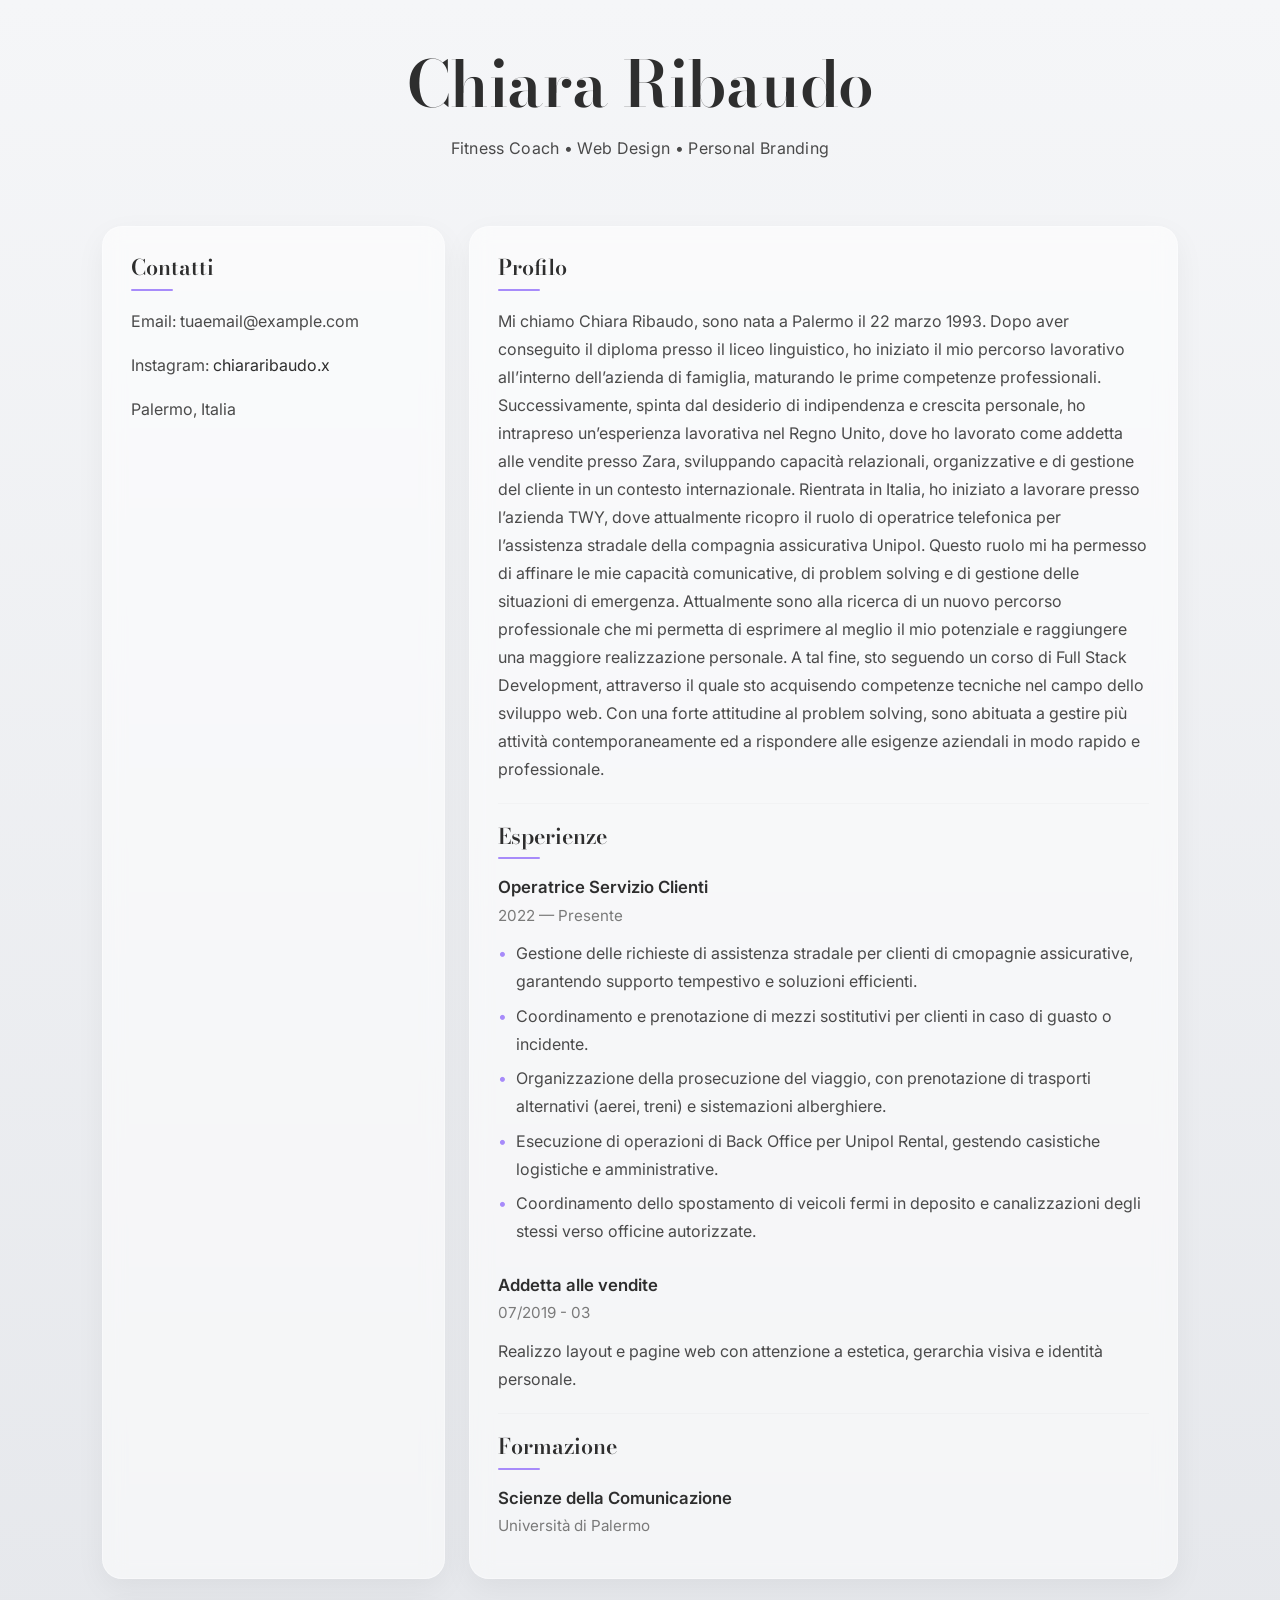
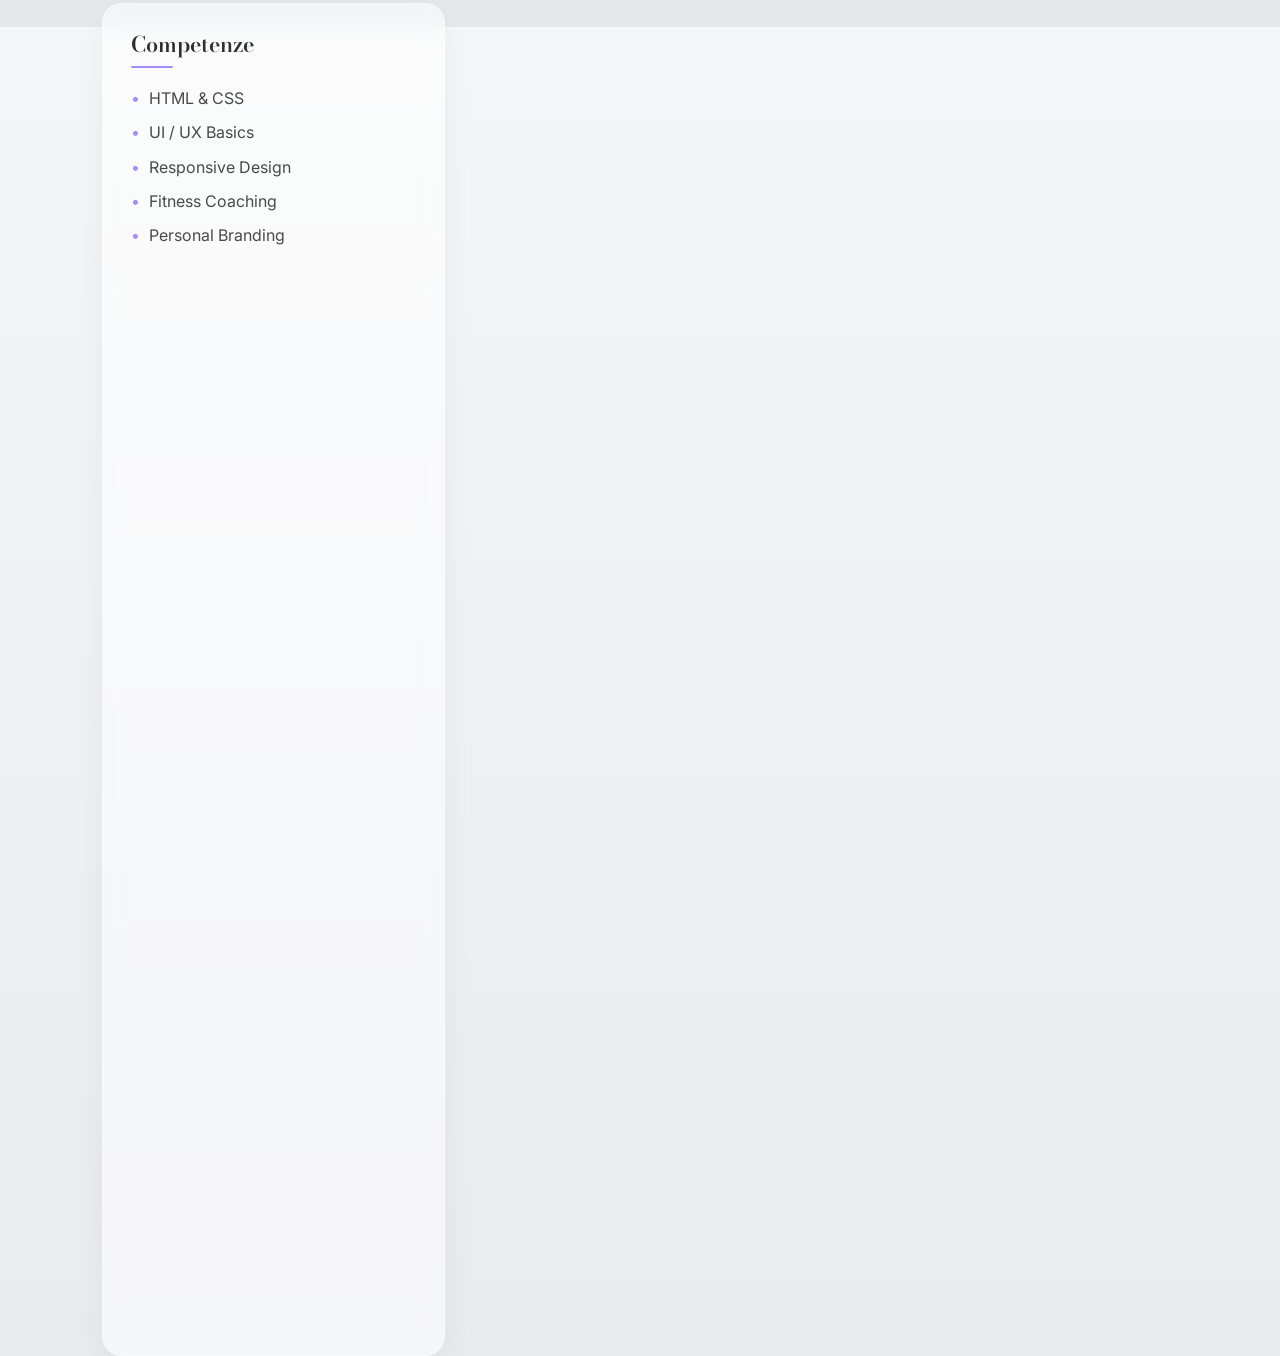
==== CV.html @ be2fa220 "feat: add CV page with Bootstrap and custom styles" ====
<!DOCTYPE html>
<html lang="it">
<head>
  <meta charset="UTF-8">
  <meta name="viewport" content="width=device-width, initial-scale=1.0">

  <link href="https://cdn.jsdelivr.net/npm/bootstrap@5.3.3/dist/css/bootstrap.min.css" rel="stylesheet">
  <link href="https://fonts.googleapis.com/css2?family=Bodoni+Moda:wght@400..900&family=Inter:wght@400;500;600&display=swap" rel="stylesheet">
  <link rel="stylesheet" href="CSS/style.css">

  <title>CV - Chiara</title>
</head>
<body class="cv-page">

  <main class="container py-5">
    <section class="cv-hero">
      <h1 class="cv-title">Chiara Ribaudo</h1>
      <p class="cv-subtitle">Fitness Coach • Web Design • Personal Branding</p>
    </section>

    <section class="row g-4">
      <div class="col-lg-4">
        <div class="cv-block">
          <h2 class="cv-section-title">Contatti</h2>
          <p>Email: tuaemail@example.com</p>
          <p>Instagram: <a href="https://instagram.com/chiararibaudo.x" target="_blank">chiararibaudo.x</a></p>
          <p>Palermo, Italia</p>
        </div>

        <div class="cv-block">
          <h2 class="cv-section-title">Competenze</h2>
          <ul>
            <li>HTML & CSS</li>
            <li>UI / UX Basics</li>
            <li>Responsive Design</li>
            <li>Fitness Coaching</li>
            <li>Personal Branding</li>
          </ul>
        </div>
      </div>

      <div class="col-lg-8">
        <div class="cv-block">
          <h2 class="cv-section-title">Profilo</h2>
          <p>
           Mi chiamo Chiara Ribaudo, sono nata a Palermo il 22 marzo 1993. Dopo aver conseguito il diploma presso il liceo linguistico, ho iniziato il mio percorso lavorativo all’interno dell’azienda di famiglia, maturando le prime competenze professionali.

Successivamente, spinta dal desiderio di indipendenza e crescita personale, ho intrapreso un’esperienza lavorativa nel Regno Unito, dove ho lavorato come addetta alle vendite presso Zara, sviluppando capacità relazionali, organizzative e di gestione del cliente in un contesto internazionale.

Rientrata in Italia, ho iniziato a lavorare presso l’azienda TWY, dove attualmente ricopro il ruolo di operatrice telefonica per l’assistenza stradale della compagnia assicurativa Unipol. Questo ruolo mi ha permesso di affinare le mie capacità comunicative, di problem solving e di gestione delle situazioni di emergenza.

Attualmente sono alla ricerca di un nuovo percorso professionale che mi permetta di esprimere al meglio il mio potenziale e raggiungere una maggiore realizzazione personale. A tal fine, sto seguendo un corso di Full Stack Development, attraverso il quale sto acquisendo competenze tecniche nel campo dello sviluppo web.
Con una forte attitudine al problem solving, sono abituata a gestire più attività contemporaneamente ed a rispondere alle esigenze aziendali in modo rapido e professionale.
            
          </p>

          <hr class="cv-divider">

          <h2 class="cv-section-title">Esperienze</h2>

          <div class="cv-item">
            <div class="cv-role">Operatrice Servizio Clienti</div>
            <div class="cv-meta">2022 — Presente</div>
              <ul>
 <li>Gestione delle richieste di assistenza stradale per clienti di cmopagnie assicurative, garantendo supporto tempestivo e soluzioni efficienti.</li>
  <li>Coordinamento e prenotazione di mezzi sostitutivi per clienti in caso di guasto o incidente.</li>
  <li>Organizzazione della prosecuzione del viaggio, con prenotazione di trasporti alternativi (aerei, treni) e sistemazioni alberghiere.</li>
  <li>Esecuzione di operazioni di Back Office per Unipol Rental, gestendo casistiche logistiche e amministrative.</li>
  <li>Coordinamento dello spostamento di veicoli fermi in deposito e canalizzazioni degli stessi verso officine autorizzate.</li>
</ul>
            </p>
          </div>

          <div class="cv-item">
            <div class="cv-role">Addetta alle vendite</div>
            <div class="cv-meta">07/2019 - 03</div>
            <p>
              Realizzo layout e pagine web con attenzione a estetica, gerarchia visiva e identità personale.
            </p>
          </div>

          <hr class="cv-divider">

          <h2 class="cv-section-title">Formazione</h2>

          <div class="cv-item">
            <div class="cv-role">Scienze della Comunicazione</div>
            <div class="cv-meta">Università di Palermo</div>
          </div>
        </div>
      </div>
    </section>
  </main>

</body>
</html>
---- CSS/style.css ----
/* RESET */
* {
  margin: 0;
  padding: 0;
  box-sizing: border-box;
}

/* BASE */
body {
  font-family: 'Inter', sans-serif;
  background: linear-gradient(180deg, #F5F6F8, #E6E8EC);
  color: #2E2E2E;
}

/* HERO */
.hero {
  height: 100vh;
  display: flex;
  justify-content: center;
  align-items: center;
  text-align: center;
}

/* TITOLI */
h1 {
 font-size: clamp(2.5rem, 6vw, 5rem);
  font-weight: 600;
  line-height: 1.15;
  letter-spacing: -1px;
  margin-bottom: 10px;
  transition: transform 0.3s ease;
}

h1:hover {
  transform: scale(1.02);
}

/* LINEE ANIMATE */
.line {
  display: block;
  opacity: 0;
  transform: translateY(30px);
  animation: revealText 1s cubic-bezier(0.22, 1, 0.36, 1) forwards;
}

.line:nth-child(1) { animation-delay: 0.2s; }
.line:nth-child(2) { animation-delay: 0.4s; }
.line:nth-child(3) { animation-delay: 0.6s; }

/* ACCENT */
.accent {
  color: #A78BFA;
}

/* CURSORE */
.cursor {
  display: inline-block;
  margin-left: 5px;
  animation: blink 1s step-end infinite;
}

/* ANIMAZIONI */
@keyframes revealText {
  to {
    opacity: 1;
    transform: translateY(0);
  }
}

@keyframes blink {
  0%, 50% { opacity: 1; }
  51%, 100% { opacity: 0; }
}

/* ABOUT SECTION */
.about {
  display: flex;
  align-items: center;
  justify-content: center;
  gap: 80px;
  max-width: 1000px;
  margin: 120px auto;
  padding: 0 20px;
}

/* TESTO ABOUT */
.about-text {
  flex: 1.2;
  display: flex;
  flex-direction: column;
  justify-content: center;
  text-align: left;
}

.about-text h2 {
  font-family: 'Bodoni Moda', serif;
  font-size: 2.6rem;
  font-weight: 600;
  letter-spacing: -0.5px;
  margin-bottom: 12px;
}


.about-text p {
  font-family: 'Inter', sans-serif;
  font-size: 1.1rem;
  line-height: 1.8;
  color: #4A4A4A;
  max-width: 520px;
  margin-top: 12px;
  padding: 0px;
  border-radius: 16px;
  background: transparent;
  backdrop-filter: blur(6px);
  box-shadow: none;
  letter-spacing: 0.2px;
}

/* IMMAGINE ABOUT */
.about-image {
  flex: 0.8;
  display: flex;
  justify-content: center;
}

.about-image img {
  width: 240px;
  height: 240px;
  object-fit: cover;
  border-radius: 50%;
  border: 4px solid #E6E8EC;
  box-shadow: 0 12px 30px rgba(0,0,0,0.08);
  animation: float 6s ease-in-out infinite;
}

@keyframes float {
  0% { transform: translateY(0px); }
  50% { transform: translateY(-8px); }
  100% { transform: translateY(0px); }
}

/* DIVIDER */
.divider-bar {
  width: 100%;
  height: 80px;
  background-color: #000;
  overflow: hidden;
  display: flex;
  align-items: center;
  position: relative;
}

.divider-bar::before,
.divider-bar::after {
  content: "";
  position: absolute;
  top: 0;
  width: 120px;
  height: 100%;
  z-index: 2;
  pointer-events: none;
}

.divider-bar::before {
  left: 0;
  background: linear-gradient(to right, #000, transparent);
}

.divider-bar::after {
  right: 0;
  background: linear-gradient(to left, #000, transparent);
}

.marquee-content {
  display: flex;
  white-space: nowrap;
  animation: scroll 14s linear infinite;
}

.marquee-content span {
  font-size: 1.4rem;
  color: #fff;
  font-weight: 500;
  letter-spacing: 2px;
  padding-right: 90px;
}

.divider-bar:hover .marquee-content {
  animation-play-state: paused;
}

@keyframes scroll {
  0% { transform: translateX(0); }
  100% { transform: translateX(-50%); }
}

/* HEADER */
.site-header {
  width: 100%;
  padding: 20px 0;
  text-align: center;
  position: sticky;
  top: 0;
  background: rgba(245, 246, 248, 0.7);
  backdrop-filter: blur(10px);
  z-index: 1000;
}

.site-header h1 {
  font-size: 1rem;
  font-weight: 500;
  letter-spacing: 3px;
  text-transform: uppercase;
  color: #6B6B6B;
}

/* MENU */
.menu-container {
  position: fixed;
  top: 20px;
  left: 20px;
  z-index: 2000;
}

#menu-toggle {
  display: none;
}

.hamburger {
  width: 30px;
  height: 22px;
  display: flex;
  flex-direction: column;
  justify-content: space-between;
  cursor: pointer;
}

.hamburger span {
  display: block;
  height: 3px;
  width: 100%;
  background: #2E2E2E;
  border-radius: 2px;
}

.hamburger:hover span {
  background: #A78BFA;
}

/* DROPDOWN */
.dropdown {
display: flex;
  flex-direction: column;
  margin-top: 12px;
  background: rgba(255,255,255,0.8);
  backdrop-filter: blur(10px);
  border-radius: 10px;
  padding: 10px;
  opacity: 0;
  transform: translateY(-10px);
  pointer-events: none;
  transition: all 0.3s ease;
}

#menu-toggle:checked ~ .dropdown {
  opacity: 1;
  transform: translateY(0);
  pointer-events: auto;
}

.dropdown a {
  text-decoration: none;
  color: #2E2E2E;
  padding: 8px;
  border-radius: 6px;
  transition: all 0.2s ease;
}

.dropdown a:hover {
  background: rgba(0,0,0,0.05);
  transform: translateX(4px);
}

.dropdown hr {
  border: none;
  height: 1px;
  background: rgba(0,0,0,0.1);
  margin: 8px 0;
}

/* ICONE TOP RIGHT */
.top-right {
  position: fixed;
  top: 15px;
  right: 20px;
  z-index: 9999;

  display: flex;
  align-items: center;
  gap: 12px;
}

.top-right a {
  display: flex;
  align-items: center;
  justify-content: center;
  width: 30px;
  height: 30px;
}

.top-right img {
  width: 100%;
  height: 100%;
  object-fit: contain;
  transition: transform 0.25s ease, opacity 0.25s ease;
}

.top-right a:hover img {
  transform: scale(1.15);
  opacity: 0.85;
}

.instagram-icon img {
  width: 40px;
  height: 40px;
}

.linkedin-icon {
  width: 34px;
  height: 34px;
}

/* FOOTER */
.site-footer {
  margin-top: 100px;
  padding: 60px 20px;
  background: rgba(255,255,255,0.6);
  backdrop-filter: blur(10px);
  border-top: 1px solid rgba(0,0,0,0.08);
}

.footer-container {
  max-width: 1000px;
  margin: auto;
  display: grid;
  grid-template-columns: repeat(3, 1fr);
  gap: 50px;
}

.footer-col h3 {
  font-size: 1.3rem;
  margin-bottom: 12px;
}

.footer-col h4 {
  font-size: 1rem;
  margin-bottom: 12px;
  color: #6B6B6B;
}

.footer-col p {
  color: #6B6B6B;
  line-height: 1.6;
  font-size: 0.95rem;
}

.footer-col a {
  display: block;
  text-decoration: none;
  color: #2E2E2E;
  margin-bottom: 6px;
  font-size: 0.95rem;
  transition: color 0.2s ease, transform 0.2s ease;
}

.footer-col a:hover {
  color: #A78BFA;
  transform: translateX(4px);
}

.footer-bottom {
  text-align: center;
  margin-top: 40px;
  font-size: 0.85rem;
  color: #9A9A9A;
}

/* RESPONSIVE */
@media (max-width: 768px) {
  .about {
    flex-direction: column;
    text-align: center;
  }

  .about-text {
    text-align: center;
  }

  .about-text p {
    max-width: 100%;
  }

  .footer-container {
    grid-template-columns: 1fr;
    text-align: center;
  }
}

/* =========================
   CV PAGE
========================= */

/* =========================
   CV PAGE
========================= */

:root {
  --cv-bg-start: #F5F6F8;
  --cv-bg-end: #E6E8EC;
  --cv-text-main: #2E2E2E;
  --cv-text-secondary: #4A4A4A;
  --cv-text-muted: #6B6B6B;
  --cv-text-light: #7A7A7A;
  --cv-accent: #A78BFA;
  --cv-card-bg: rgba(255, 255, 255, 0.55);
  --cv-card-border: rgba(255, 255, 255, 0.35);
  --cv-divider: rgba(0, 0, 0, 0.08);
  --cv-shadow: 0 10px 30px rgba(0, 0, 0, 0.05);
}

.cv-page {
  font-family: 'Inter', sans-serif;
  background: linear-gradient(180deg, var(--cv-bg-start), var(--cv-bg-end));
  color: var(--cv-text-main);
}

.cv-page .container {
  max-width: 1100px;
}

.cv-hero {
  text-align: center;
  margin-bottom: 4rem;
}

.cv-title {
  font-family: 'Bodoni Moda', serif;
  font-size: clamp(2.4rem, 5vw, 4rem);
  font-weight: 600;
  letter-spacing: -0.5px;
  margin-bottom: 0.75rem;
}

.cv-subtitle {
  font-size: 1rem;
  color: var(--cv-text-muted);
  letter-spacing: 0.3px;
}

.cv-block {
  background: var(--cv-card-bg);
  backdrop-filter: blur(10px);
  border: 1px solid var(--cv-card-border);
  border-radius: 20px;
  padding: 28px;
  box-shadow: var(--cv-shadow);
  height: 100%;
}

.cv-block + .cv-block {
  margin-top: 1.5rem;
}

.cv-section-title {
  font-family: 'Bodoni Moda', serif;
  font-size: 1.35rem;
  font-weight: 600;
  margin-bottom: 1rem;
  color: var(--cv-text-main);
}

.cv-section-title::after {
  content: "";
  display: block;
  width: 42px;
  height: 2px;
  margin-top: 8px;
  background: var(--cv-accent);
  border-radius: 999px;
}

.cv-page p,
.cv-page li {
  font-size: 1rem;
  line-height: 1.75;
  color: var(--cv-text-secondary);
}

.cv-page ul {
  list-style: none;
  padding-left: 0;
  margin-bottom: 0;
}

.cv-page li {
  position: relative;
  padding-left: 18px;
  margin-bottom: 6px;
}

.cv-page li::before {
  content: "•";
  position: absolute;
  left: 0;
  color: var(--cv-accent);
}

.cv-page li + li {
  margin-top: 0.4rem;
}

.cv-item + .cv-item {
  margin-top: 1.75rem;
}

.cv-role {
  font-size: 1.05rem;
  font-weight: 600;
  color: var(--cv-text-main);
  margin-bottom: 0.25rem;
}

.cv-meta {
  font-size: 0.95rem;
  color: var(--cv-text-light);
  margin-bottom: 0.75rem;
}

.cv-page a {
  color: var(--cv-text-main);
  text-decoration: none;
  transition: color 0.2s ease, transform 0.2s ease;
}

.cv-page a:hover {
  color: var(--cv-accent);
}

.cv-divider {
  height: 1px;
  background: var(--cv-divider);
  margin: 1.25rem 0;
  border: 0;
}

@media (max-width: 768px) {
  .cv-hero {
    margin-bottom: 2.5rem;
  }

  .cv-block {
    padding: 22px;
  }
}
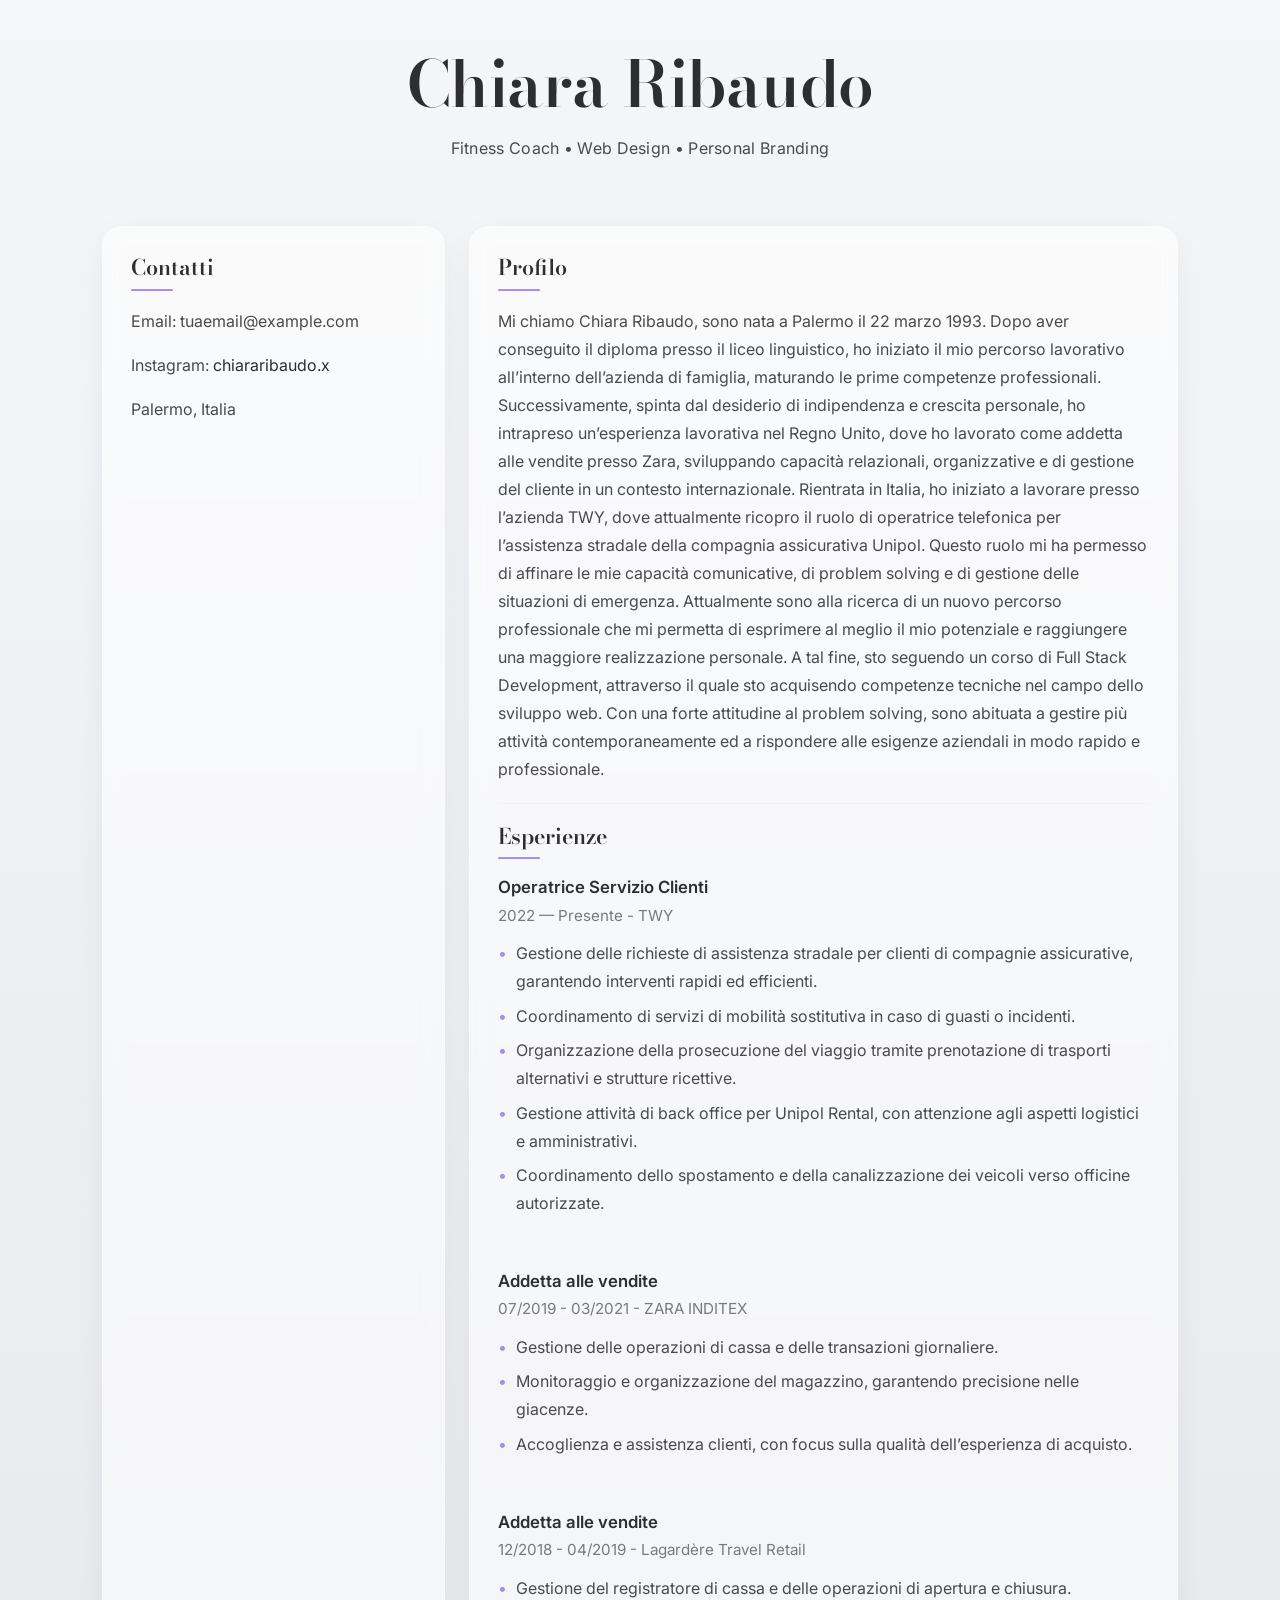
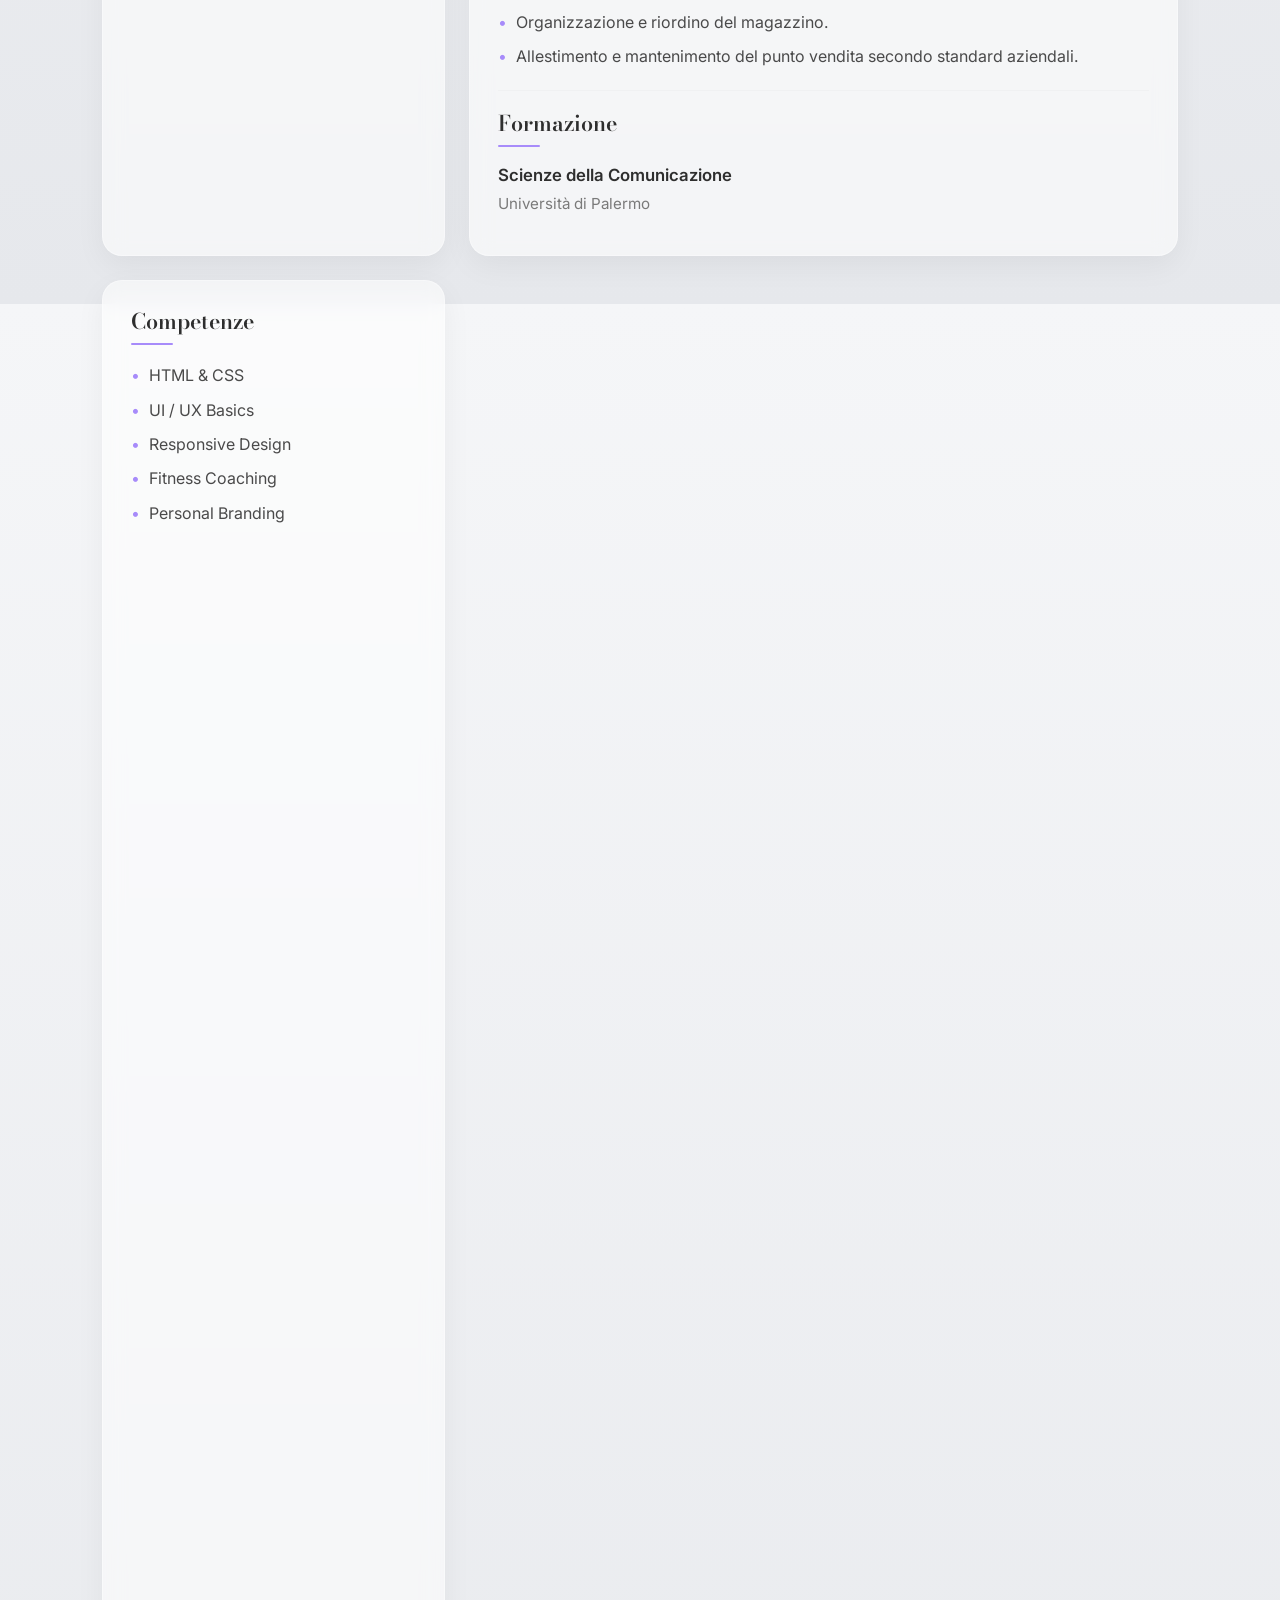
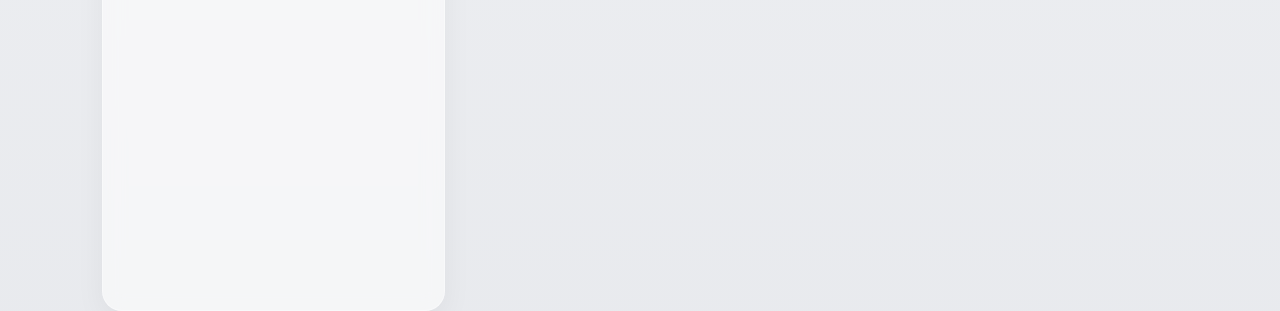
==== commit d6309e61: "feat: improve CV experience section with clearer descriptions" ====
--- a/CV.html
+++ b/CV.html
@@ -58,26 +58,38 @@
 
           <h2 class="cv-section-title">Esperienze</h2>
 
-          <div class="cv-item">
-            <div class="cv-role">Operatrice Servizio Clienti</div>
-            <div class="cv-meta">2022 — Presente</div>
-              <ul>
- <li>Gestione delle richieste di assistenza stradale per clienti di cmopagnie assicurative, garantendo supporto tempestivo e soluzioni efficienti.</li>
-  <li>Coordinamento e prenotazione di mezzi sostitutivi per clienti in caso di guasto o incidente.</li>
-  <li>Organizzazione della prosecuzione del viaggio, con prenotazione di trasporti alternativi (aerei, treni) e sistemazioni alberghiere.</li>
-  <li>Esecuzione di operazioni di Back Office per Unipol Rental, gestendo casistiche logistiche e amministrative.</li>
-  <li>Coordinamento dello spostamento di veicoli fermi in deposito e canalizzazioni degli stessi verso officine autorizzate.</li>
+         <div class="cv-item">
+  <div class="cv-role">Operatrice Servizio Clienti</div>
+  <div class="cv-meta">2022 — Presente - TWY</div>
+  <ul>
+  <li>Gestione delle richieste di assistenza stradale per clienti di compagnie assicurative, garantendo interventi rapidi ed efficienti.</li>
+  <li>Coordinamento di servizi di mobilità sostitutiva in caso di guasti o incidenti.</li>
+  <li>Organizzazione della prosecuzione del viaggio tramite prenotazione di trasporti alternativi e strutture ricettive.</li>
+  <li>Gestione attività di back office per Unipol Rental, con attenzione agli aspetti logistici e amministrativi.</li>
+  <li>Coordinamento dello spostamento e della canalizzazione dei veicoli verso officine autorizzate.</li>
 </ul>
-            </p>
-          </div>
+</div>
 
-          <div class="cv-item">
-            <div class="cv-role">Addetta alle vendite</div>
-            <div class="cv-meta">07/2019 - 03</div>
-            <p>
-              Realizzo layout e pagine web con attenzione a estetica, gerarchia visiva e identità personale.
-            </p>
-          </div>
+<div class="cv-item">
+  <div class="cv-role">Addetta alle vendite</div>
+  <div class="cv-meta">07/2019 - 03/2021 - ZARA INDITEX</div>
+  <ul>
+  <li>Gestione delle operazioni di cassa e delle transazioni giornaliere.</li>
+  <li>Monitoraggio e organizzazione del magazzino, garantendo precisione nelle giacenze.</li>
+  <li>Accoglienza e assistenza clienti, con focus sulla qualità dell’esperienza di acquisto.</li>
+</ul>
+</div>
+
+<div class="cv-item">
+  <div class="cv-role">Addetta alle vendite</div>
+  <div class="cv-meta">12/2018 - 04/2019 - Lagardère Travel Retail</div>
+  <ul>
+  <li>Gestione del registratore di cassa e delle operazioni di apertura e chiusura.</li>
+  <li>Organizzazione e riordino del magazzino.</li>
+  <li>Allestimento e mantenimento del punto vendita secondo standard aziendali.</li>
+</ul>
+</div>
+        
 
           <hr class="cv-divider">
 
--- a/CSS/style.css
+++ b/CSS/style.css
@@ -521,6 +521,8 @@
 
 .cv-item + .cv-item {
   margin-top: 1.75rem;
+  border-top: 2rem;
+  padding-top:1.5rem;
 }
 
 .cv-role {
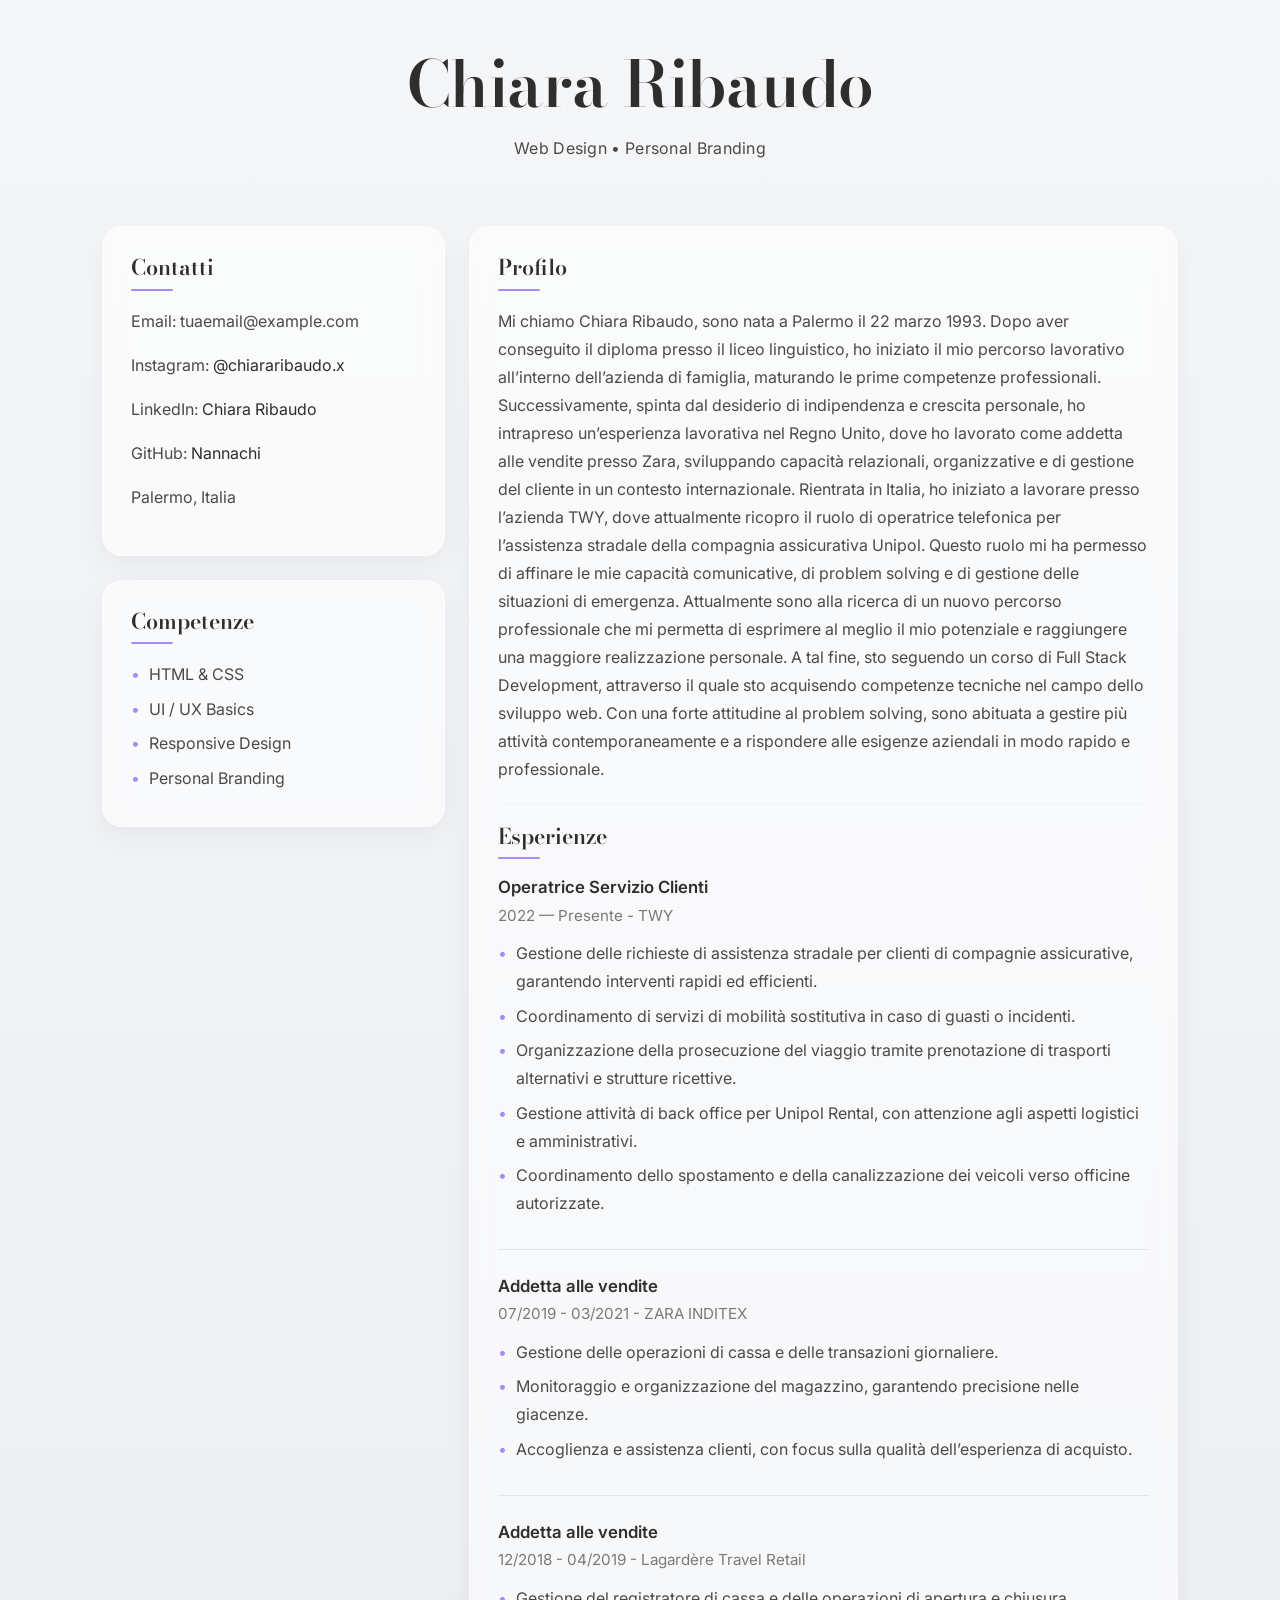
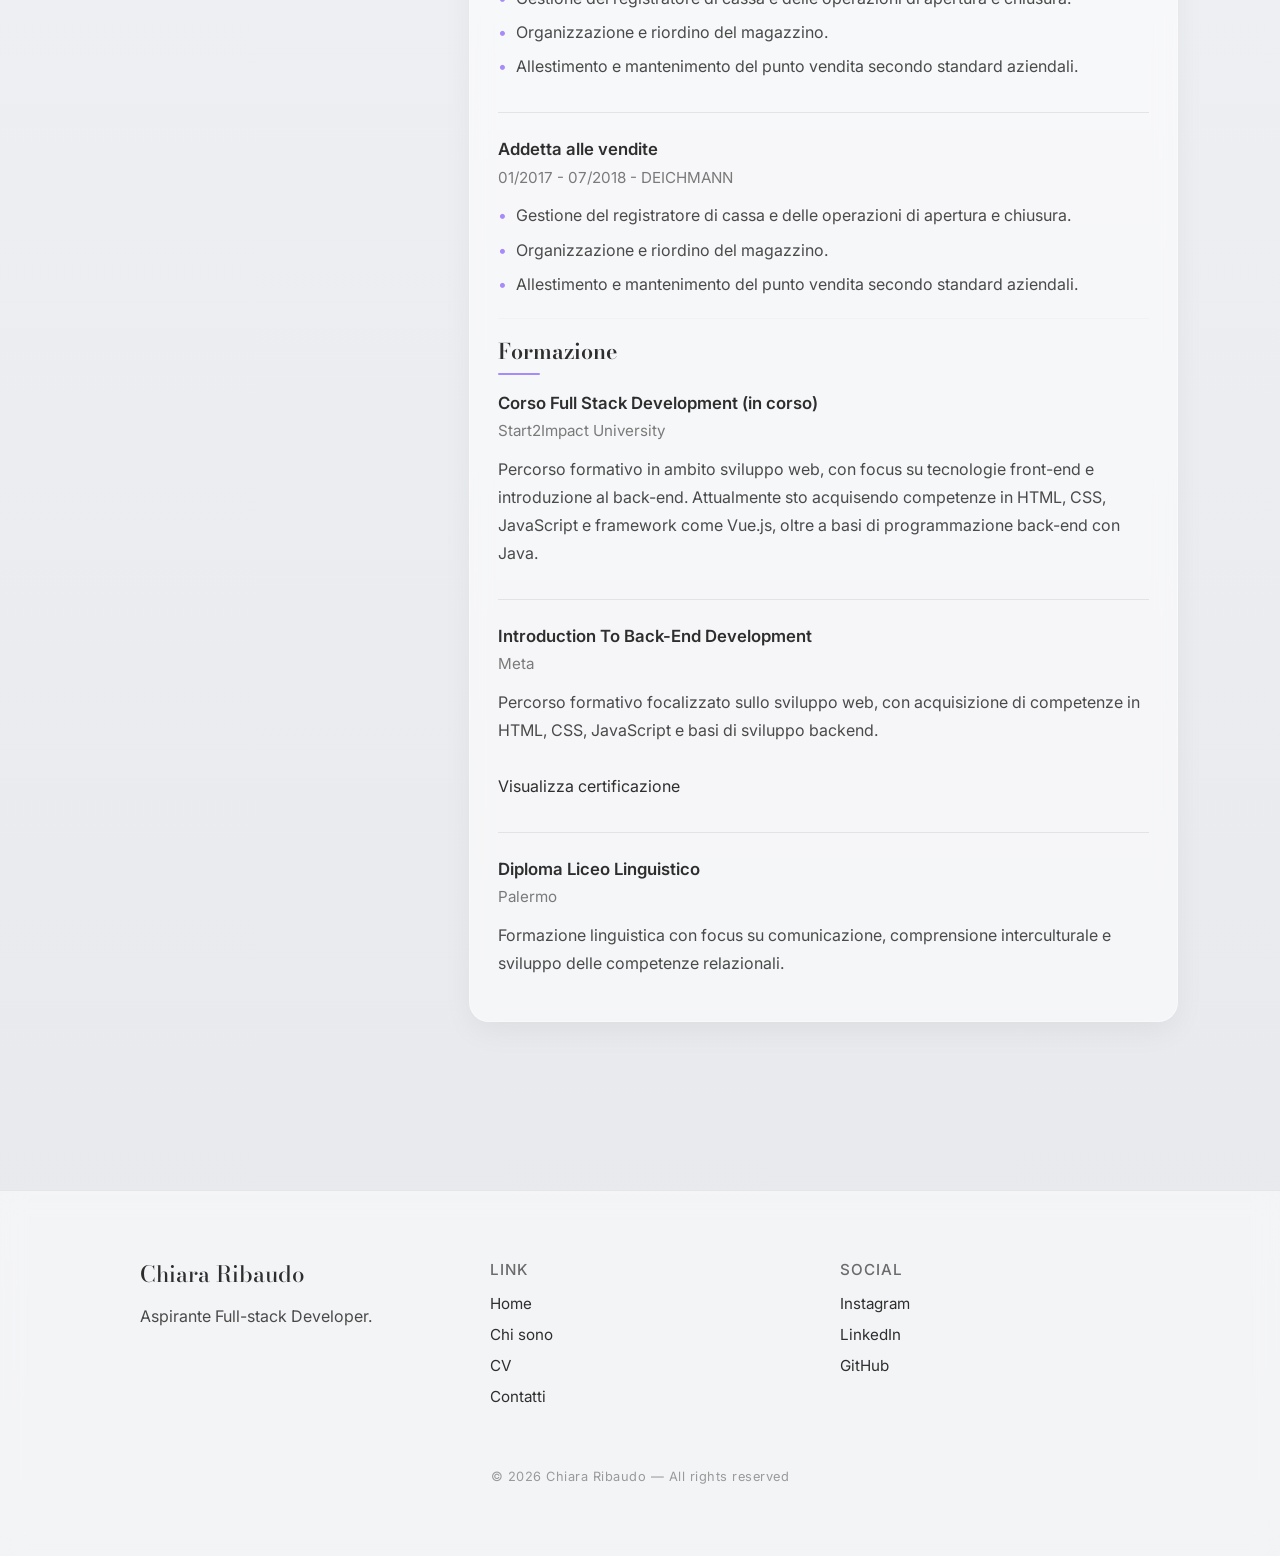
==== commit 3cc8b9bf: "feat: refine footer, cv sidebar and Sass structure" ====
--- a/CV.html
+++ b/CV.html
@@ -15,15 +15,37 @@
   <main class="container py-5">
     <section class="cv-hero">
       <h1 class="cv-title">Chiara Ribaudo</h1>
-      <p class="cv-subtitle">Fitness Coach • Web Design • Personal Branding</p>
+      <p class="cv-subtitle">Web Design • Personal Branding</p>
     </section>
 
     <section class="row g-4">
       <div class="col-lg-4">
         <div class="cv-block">
           <h2 class="cv-section-title">Contatti</h2>
+
           <p>Email: tuaemail@example.com</p>
-          <p>Instagram: <a href="https://instagram.com/chiararibaudo.x" target="_blank">chiararibaudo.x</a></p>
+
+          <p>
+            Instagram:
+            <a href="https://instagram.com/chiararibaudo.x" target="_blank">
+              @chiararibaudo.x
+            </a>
+          </p>
+
+          <p>
+            LinkedIn:
+            <a href="https://linkedin.com/in/chiara-ribaudo-537130137/" target="_blank">
+              Chiara Ribaudo
+            </a>
+          </p>
+
+          <p>
+            GitHub:
+            <a href="https://github.com/nannachi" target="_blank">
+              Nannachi
+            </a>
+          </p>
+
           <p>Palermo, Italia</p>
         </div>
 
@@ -33,7 +55,6 @@
             <li>HTML & CSS</li>
             <li>UI / UX Basics</li>
             <li>Responsive Design</li>
-            <li>Fitness Coaching</li>
             <li>Personal Branding</li>
           </ul>
         </div>
@@ -43,66 +64,130 @@
         <div class="cv-block">
           <h2 class="cv-section-title">Profilo</h2>
           <p>
-           Mi chiamo Chiara Ribaudo, sono nata a Palermo il 22 marzo 1993. Dopo aver conseguito il diploma presso il liceo linguistico, ho iniziato il mio percorso lavorativo all’interno dell’azienda di famiglia, maturando le prime competenze professionali.
+            Mi chiamo Chiara Ribaudo, sono nata a Palermo il 22 marzo 1993. Dopo aver conseguito il diploma presso il liceo linguistico, ho iniziato il mio percorso lavorativo all’interno dell’azienda di famiglia, maturando le prime competenze professionali.
 
-Successivamente, spinta dal desiderio di indipendenza e crescita personale, ho intrapreso un’esperienza lavorativa nel Regno Unito, dove ho lavorato come addetta alle vendite presso Zara, sviluppando capacità relazionali, organizzative e di gestione del cliente in un contesto internazionale.
+            Successivamente, spinta dal desiderio di indipendenza e crescita personale, ho intrapreso un’esperienza lavorativa nel Regno Unito, dove ho lavorato come addetta alle vendite presso Zara, sviluppando capacità relazionali, organizzative e di gestione del cliente in un contesto internazionale.
 
-Rientrata in Italia, ho iniziato a lavorare presso l’azienda TWY, dove attualmente ricopro il ruolo di operatrice telefonica per l’assistenza stradale della compagnia assicurativa Unipol. Questo ruolo mi ha permesso di affinare le mie capacità comunicative, di problem solving e di gestione delle situazioni di emergenza.
+            Rientrata in Italia, ho iniziato a lavorare presso l’azienda TWY, dove attualmente ricopro il ruolo di operatrice telefonica per l’assistenza stradale della compagnia assicurativa Unipol. Questo ruolo mi ha permesso di affinare le mie capacità comunicative, di problem solving e di gestione delle situazioni di emergenza.
 
-Attualmente sono alla ricerca di un nuovo percorso professionale che mi permetta di esprimere al meglio il mio potenziale e raggiungere una maggiore realizzazione personale. A tal fine, sto seguendo un corso di Full Stack Development, attraverso il quale sto acquisendo competenze tecniche nel campo dello sviluppo web.
-Con una forte attitudine al problem solving, sono abituata a gestire più attività contemporaneamente ed a rispondere alle esigenze aziendali in modo rapido e professionale.
-            
+            Attualmente sono alla ricerca di un nuovo percorso professionale che mi permetta di esprimere al meglio il mio potenziale e raggiungere una maggiore realizzazione personale. A tal fine, sto seguendo un corso di Full Stack Development, attraverso il quale sto acquisendo competenze tecniche nel campo dello sviluppo web. Con una forte attitudine al problem solving, sono abituata a gestire più attività contemporaneamente e a rispondere alle esigenze aziendali in modo rapido e professionale.
           </p>
 
           <hr class="cv-divider">
 
           <h2 class="cv-section-title">Esperienze</h2>
 
-         <div class="cv-item">
-  <div class="cv-role">Operatrice Servizio Clienti</div>
-  <div class="cv-meta">2022 — Presente - TWY</div>
-  <ul>
-  <li>Gestione delle richieste di assistenza stradale per clienti di compagnie assicurative, garantendo interventi rapidi ed efficienti.</li>
-  <li>Coordinamento di servizi di mobilità sostitutiva in caso di guasti o incidenti.</li>
-  <li>Organizzazione della prosecuzione del viaggio tramite prenotazione di trasporti alternativi e strutture ricettive.</li>
-  <li>Gestione attività di back office per Unipol Rental, con attenzione agli aspetti logistici e amministrativi.</li>
-  <li>Coordinamento dello spostamento e della canalizzazione dei veicoli verso officine autorizzate.</li>
-</ul>
-</div>
+          <div class="cv-item">
+            <div class="cv-role">Operatrice Servizio Clienti</div>
+            <div class="cv-meta">2022 — Presente - TWY</div>
+            <ul>
+              <li>Gestione delle richieste di assistenza stradale per clienti di compagnie assicurative, garantendo interventi rapidi ed efficienti.</li>
+              <li>Coordinamento di servizi di mobilità sostitutiva in caso di guasti o incidenti.</li>
+              <li>Organizzazione della prosecuzione del viaggio tramite prenotazione di trasporti alternativi e strutture ricettive.</li>
+              <li>Gestione attività di back office per Unipol Rental, con attenzione agli aspetti logistici e amministrativi.</li>
+              <li>Coordinamento dello spostamento e della canalizzazione dei veicoli verso officine autorizzate.</li>
+            </ul>
+          </div>
 
-<div class="cv-item">
-  <div class="cv-role">Addetta alle vendite</div>
-  <div class="cv-meta">07/2019 - 03/2021 - ZARA INDITEX</div>
-  <ul>
-  <li>Gestione delle operazioni di cassa e delle transazioni giornaliere.</li>
-  <li>Monitoraggio e organizzazione del magazzino, garantendo precisione nelle giacenze.</li>
-  <li>Accoglienza e assistenza clienti, con focus sulla qualità dell’esperienza di acquisto.</li>
-</ul>
-</div>
+          <div class="cv-item">
+            <div class="cv-role">Addetta alle vendite</div>
+            <div class="cv-meta">07/2019 - 03/2021 - ZARA INDITEX</div>
+            <ul>
+              <li>Gestione delle operazioni di cassa e delle transazioni giornaliere.</li>
+              <li>Monitoraggio e organizzazione del magazzino, garantendo precisione nelle giacenze.</li>
+              <li>Accoglienza e assistenza clienti, con focus sulla qualità dell’esperienza di acquisto.</li>
+            </ul>
+          </div>
 
-<div class="cv-item">
-  <div class="cv-role">Addetta alle vendite</div>
-  <div class="cv-meta">12/2018 - 04/2019 - Lagardère Travel Retail</div>
-  <ul>
-  <li>Gestione del registratore di cassa e delle operazioni di apertura e chiusura.</li>
-  <li>Organizzazione e riordino del magazzino.</li>
-  <li>Allestimento e mantenimento del punto vendita secondo standard aziendali.</li>
-</ul>
-</div>
-        
+          <div class="cv-item">
+            <div class="cv-role">Addetta alle vendite</div>
+            <div class="cv-meta">12/2018 - 04/2019 - Lagardère Travel Retail</div>
+            <ul>
+              <li>Gestione del registratore di cassa e delle operazioni di apertura e chiusura.</li>
+              <li>Organizzazione e riordino del magazzino.</li>
+              <li>Allestimento e mantenimento del punto vendita secondo standard aziendali.</li>
+            </ul>
+          </div>
+
+          <div class="cv-item">
+            <div class="cv-role">Addetta alle vendite</div>
+            <div class="cv-meta">01/2017 - 07/2018 - DEICHMANN</div>
+            <ul>
+              <li>Gestione del registratore di cassa e delle operazioni di apertura e chiusura.</li>
+              <li>Organizzazione e riordino del magazzino.</li>
+              <li>Allestimento e mantenimento del punto vendita secondo standard aziendali.</li>
+            </ul>
+          </div>
 
           <hr class="cv-divider">
 
           <h2 class="cv-section-title">Formazione</h2>
 
           <div class="cv-item">
-            <div class="cv-role">Scienze della Comunicazione</div>
-            <div class="cv-meta">Università di Palermo</div>
+            <div class="cv-role">Corso Full Stack Development (in corso)</div>
+            <div class="cv-meta">Start2Impact University</div>
+            <p>
+              Percorso formativo in ambito sviluppo web, con focus su tecnologie front-end e introduzione al back-end.
+              Attualmente sto acquisendo competenze in HTML, CSS, JavaScript e framework come Vue.js, oltre a basi di programmazione back-end con Java.
+            </p>
+          </div>
+
+          <div class="cv-item">
+            <div class="cv-role">Introduction To Back-End Development</div>
+            <div class="cv-meta">Meta</div>
+            <p>
+              Percorso formativo focalizzato sullo sviluppo web, con acquisizione di competenze in HTML, CSS, JavaScript e basi di sviluppo backend.
+              <br><br>
+              <a href="https://linkedin.com/in/chiara-ribaudo-537130137/" target="_blank">
+                Visualizza certificazione
+              </a>
+            </p>
+          </div>
+
+          <div class="cv-item">
+            <div class="cv-role">Diploma Liceo Linguistico</div>
+            <div class="cv-meta">Palermo</div>
+            <p>
+              Formazione linguistica con focus su comunicazione, comprensione interculturale e sviluppo delle competenze relazionali.
+            </p>
           </div>
         </div>
       </div>
     </section>
   </main>
 
+  <!-- FOOTER -->
+<footer class="site-footer">
+  <div class="footer-container">
+
+    <div class="footer-col">
+      <h3>Chiara Ribaudo</h3>
+      <p>
+         Aspirante Full-stack Developer.  
+      </p>
+    </div>
+
+    <div class="footer-col">
+      <h4>Link</h4>
+       <a href="index.html">Home</a>
+<a href="index.html#chi-sono">Chi sono</a>
+<a href="cv.html">CV</a>
+<a href="contatti.html">Contatti</a>
+    </div>
+
+    <div class="footer-col">
+      <h4>Social</h4>
+      <a href="https://instagram.com/chiararibaudo.x" target="_blank">Instagram</a>
+      <a href="https://linkedin.com/in/chiara-ribaudo-537130137/" target="_blank">LinkedIn</a>
+      <a href="#">GitHub</a>
+    </div>
+
+  </div>
+
+  <div class="footer-bottom">
+    © 2026 Chiara Ribaudo — All rights reserved
+  </div>
+</footer>
+
 </body>
 </html>
--- a/CSS/style.css
+++ b/CSS/style.css
@@ -1,18 +1,29 @@
-/* RESET */
+@charset "UTF-8";
+/* =========================
+   VARIABLES
+========================= */
+/* CV */
+/* =========================
+   RESET
+========================= */
 * {
   margin: 0;
   padding: 0;
   box-sizing: border-box;
 }
 
-/* BASE */
+/* =========================
+   BASE
+========================= */
 body {
-  font-family: 'Inter', sans-serif;
+  font-family: "Inter", sans-serif;
   background: linear-gradient(180deg, #F5F6F8, #E6E8EC);
   color: #2E2E2E;
 }
 
-/* HERO */
+/* =========================
+   HERO
+========================= */
 .hero {
   height: 100vh;
   display: flex;
@@ -21,58 +32,89 @@
   text-align: center;
 }
 
-/* TITOLI */
+/* =========================
+   TITLES
+========================= */
 h1 {
- font-size: clamp(2.5rem, 6vw, 5rem);
+  font-size: clamp(2.5rem, 6vw, 5rem);
   font-weight: 600;
   line-height: 1.15;
   letter-spacing: -1px;
   margin-bottom: 10px;
   transition: transform 0.3s ease;
 }
-
 h1:hover {
   transform: scale(1.02);
 }
 
-/* LINEE ANIMATE */
+/* =========================
+   HERO LINES
+========================= */
 .line {
   display: block;
   opacity: 0;
   transform: translateY(30px);
   animation: revealText 1s cubic-bezier(0.22, 1, 0.36, 1) forwards;
 }
-
-.line:nth-child(1) { animation-delay: 0.2s; }
-.line:nth-child(2) { animation-delay: 0.4s; }
-.line:nth-child(3) { animation-delay: 0.6s; }
-
-/* ACCENT */
+.line:nth-child(1) {
+  animation-delay: 0.2s;
+}
+.line:nth-child(2) {
+  animation-delay: 0.4s;
+}
+.line:nth-child(3) {
+  animation-delay: 0.6s;
+}
+
 .accent {
   color: #A78BFA;
 }
 
-/* CURSORE */
 .cursor {
   display: inline-block;
   margin-left: 5px;
   animation: blink 1s step-end infinite;
 }
 
-/* ANIMAZIONI */
+/* =========================
+   ANIMATIONS
+========================= */
 @keyframes revealText {
   to {
     opacity: 1;
     transform: translateY(0);
   }
 }
-
 @keyframes blink {
-  0%, 50% { opacity: 1; }
-  51%, 100% { opacity: 0; }
-}
-
-/* ABOUT SECTION */
+  0%, 50% {
+    opacity: 1;
+  }
+  51%, 100% {
+    opacity: 0;
+  }
+}
+@keyframes float {
+  0% {
+    transform: translateY(0px);
+  }
+  50% {
+    transform: translateY(-8px);
+  }
+  100% {
+    transform: translateY(0px);
+  }
+}
+@keyframes scroll {
+  0% {
+    transform: translateX(0);
+  }
+  100% {
+    transform: translateX(-50%);
+  }
+}
+/* =========================
+   ABOUT SECTION
+========================= */
 .about {
   display: flex;
   align-items: center;
@@ -83,7 +125,6 @@
   padding: 0 20px;
 }
 
-/* TESTO ABOUT */
 .about-text {
   flex: 1.2;
   display: flex;
@@ -91,55 +132,45 @@
   justify-content: center;
   text-align: left;
 }
-
 .about-text h2 {
-  font-family: 'Bodoni Moda', serif;
+  font-family: "Bodoni Moda", serif;
   font-size: 2.6rem;
   font-weight: 600;
   letter-spacing: -0.5px;
   margin-bottom: 12px;
 }
-
-
 .about-text p {
-  font-family: 'Inter', sans-serif;
+  font-family: "Inter", sans-serif;
   font-size: 1.1rem;
   line-height: 1.8;
   color: #4A4A4A;
   max-width: 520px;
   margin-top: 12px;
-  padding: 0px;
+  padding: 0;
   border-radius: 16px;
   background: transparent;
-  backdrop-filter: blur(6px);
   box-shadow: none;
   letter-spacing: 0.2px;
 }
 
-/* IMMAGINE ABOUT */
 .about-image {
   flex: 0.8;
   display: flex;
   justify-content: center;
 }
-
 .about-image img {
   width: 240px;
   height: 240px;
   object-fit: cover;
   border-radius: 50%;
   border: 4px solid #E6E8EC;
-  box-shadow: 0 12px 30px rgba(0,0,0,0.08);
+  box-shadow: 0 12px 30px rgba(0, 0, 0, 0.08);
   animation: float 6s ease-in-out infinite;
 }
 
-@keyframes float {
-  0% { transform: translateY(0px); }
-  50% { transform: translateY(-8px); }
-  100% { transform: translateY(0px); }
-}
-
-/* DIVIDER */
+/* =========================
+   DIVIDER
+========================= */
 .divider-bar {
   width: 100%;
   height: 80px;
@@ -149,9 +180,7 @@
   align-items: center;
   position: relative;
 }
-
-.divider-bar::before,
-.divider-bar::after {
+.divider-bar::before, .divider-bar::after {
   content: "";
   position: absolute;
   top: 0;
@@ -160,23 +189,23 @@
   z-index: 2;
   pointer-events: none;
 }
-
 .divider-bar::before {
   left: 0;
   background: linear-gradient(to right, #000, transparent);
 }
-
 .divider-bar::after {
   right: 0;
   background: linear-gradient(to left, #000, transparent);
 }
+.divider-bar:hover .marquee-content {
+  animation-play-state: paused;
+}
 
 .marquee-content {
   display: flex;
   white-space: nowrap;
   animation: scroll 14s linear infinite;
 }
-
 .marquee-content span {
   font-size: 1.4rem;
   color: #fff;
@@ -185,16 +214,9 @@
   padding-right: 90px;
 }
 
-.divider-bar:hover .marquee-content {
-  animation-play-state: paused;
-}
-
-@keyframes scroll {
-  0% { transform: translateX(0); }
-  100% { transform: translateX(-50%); }
-}
-
-/* HEADER */
+/* =========================
+   HEADER
+========================= */
 .site-header {
   width: 100%;
   padding: 20px 0;
@@ -205,7 +227,6 @@
   backdrop-filter: blur(10px);
   z-index: 1000;
 }
-
 .site-header h1 {
   font-size: 1rem;
   font-weight: 500;
@@ -214,7 +235,9 @@
   color: #6B6B6B;
 }
 
-/* MENU */
+/* =========================
+   MENU
+========================= */
 .menu-container {
   position: fixed;
   top: 20px;
@@ -234,7 +257,6 @@
   justify-content: space-between;
   cursor: pointer;
 }
-
 .hamburger span {
   display: block;
   height: 3px;
@@ -242,17 +264,15 @@
   background: #2E2E2E;
   border-radius: 2px;
 }
-
 .hamburger:hover span {
   background: #A78BFA;
 }
 
-/* DROPDOWN */
 .dropdown {
-display: flex;
+  display: flex;
   flex-direction: column;
   margin-top: 12px;
-  background: rgba(255,255,255,0.8);
+  background: rgba(255, 255, 255, 0.8);
   backdrop-filter: blur(10px);
   border-radius: 10px;
   padding: 10px;
@@ -261,6 +281,23 @@
   pointer-events: none;
   transition: all 0.3s ease;
 }
+.dropdown a {
+  text-decoration: none;
+  color: #2E2E2E;
+  padding: 8px;
+  border-radius: 6px;
+  transition: all 0.2s ease;
+}
+.dropdown a:hover {
+  background: rgba(0, 0, 0, 0.05);
+  transform: translateX(4px);
+}
+.dropdown hr {
+  border: none;
+  height: 1px;
+  background: rgba(0, 0, 0, 0.1);
+  margin: 8px 0;
+}
 
 #menu-toggle:checked ~ .dropdown {
   opacity: 1;
@@ -268,38 +305,18 @@
   pointer-events: auto;
 }
 
-.dropdown a {
-  text-decoration: none;
-  color: #2E2E2E;
-  padding: 8px;
-  border-radius: 6px;
-  transition: all 0.2s ease;
-}
-
-.dropdown a:hover {
-  background: rgba(0,0,0,0.05);
-  transform: translateX(4px);
-}
-
-.dropdown hr {
-  border: none;
-  height: 1px;
-  background: rgba(0,0,0,0.1);
-  margin: 8px 0;
-}
-
-/* ICONE TOP RIGHT */
+/* =========================
+   TOP RIGHT ICONS
+========================= */
 .top-right {
   position: fixed;
   top: 15px;
   right: 20px;
   z-index: 9999;
-
   display: flex;
   align-items: center;
   gap: 12px;
 }
-
 .top-right a {
   display: flex;
   align-items: center;
@@ -307,7 +324,10 @@
   width: 30px;
   height: 30px;
 }
-
+.top-right a:hover img {
+  transform: scale(1.15);
+  opacity: 0.85;
+}
 .top-right img {
   width: 100%;
   height: 100%;
@@ -315,11 +335,6 @@
   transition: transform 0.25s ease, opacity 0.25s ease;
 }
 
-.top-right a:hover img {
-  transform: scale(1.15);
-  opacity: 0.85;
-}
-
 .instagram-icon img {
   width: 40px;
   height: 40px;
@@ -330,13 +345,15 @@
   height: 34px;
 }
 
-/* FOOTER */
+/* =========================
+   FOOTER
+========================= */
 .site-footer {
-  margin-top: 100px;
-  padding: 60px 20px;
-  background: rgba(255,255,255,0.6);
-  backdrop-filter: blur(10px);
-  border-top: 1px solid rgba(0,0,0,0.08);
+  margin-top: 120px;
+  padding: 70px 20px;
+  background: rgba(255, 255, 255, 0.5);
+  backdrop-filter: blur(12px);
+  border-top: 1px solid rgba(0, 0, 0, 0.06);
 }
 
 .footer-container {
@@ -348,94 +365,104 @@
 }
 
 .footer-col h3 {
-  font-size: 1.3rem;
-  margin-bottom: 12px;
+  font-size: 1.4rem;
+  margin-bottom: 14px;
+  font-family: "Bodoni Moda", serif;
 }
 
 .footer-col h4 {
-  font-size: 1rem;
-  margin-bottom: 12px;
+  font-size: 0.95rem;
+  margin-bottom: 14px;
+  text-transform: uppercase;
+  letter-spacing: 1px;
   color: #6B6B6B;
 }
 
 .footer-col p {
-  color: #6B6B6B;
-  line-height: 1.6;
+  color: #4A4A4A;
+  line-height: 1.7;
   font-size: 0.95rem;
+  max-width: 260px;
 }
 
 .footer-col a {
   display: block;
   text-decoration: none;
   color: #2E2E2E;
-  margin-bottom: 6px;
+  margin-bottom: 8px;
   font-size: 0.95rem;
-  transition: color 0.2s ease, transform 0.2s ease;
-}
-
+  position: relative;
+  transition: all 0.25s ease;
+}
 .footer-col a:hover {
   color: #A78BFA;
-  transform: translateX(4px);
+  transform: translateX(6px);
+}
+.footer-col a::after {
+  content: "";
+  position: absolute;
+  left: 0;
+  bottom: -2px;
+  width: 0%;
+  height: 1px;
+  background: #A78BFA;
+  transition: width 0.3s ease;
+}
+.footer-col a:hover::after {
+  width: 100%;
 }
 
 .footer-bottom {
   text-align: center;
-  margin-top: 40px;
-  font-size: 0.85rem;
+  margin-top: 50px;
+  font-size: 0.8rem;
   color: #9A9A9A;
-}
-
-/* RESPONSIVE */
-@media (max-width: 768px) {
-  .about {
-    flex-direction: column;
-    text-align: center;
-  }
-
-  .about-text {
-    text-align: center;
-  }
-
-  .about-text p {
-    max-width: 100%;
-  }
-
-  .footer-container {
-    grid-template-columns: 1fr;
-    text-align: center;
-  }
+  letter-spacing: 0.5px;
 }
 
 /* =========================
    CV PAGE
 ========================= */
-
-/* =========================
-   CV PAGE
-========================= */
-
-:root {
-  --cv-bg-start: #F5F6F8;
-  --cv-bg-end: #E6E8EC;
-  --cv-text-main: #2E2E2E;
-  --cv-text-secondary: #4A4A4A;
-  --cv-text-muted: #6B6B6B;
-  --cv-text-light: #7A7A7A;
-  --cv-accent: #A78BFA;
-  --cv-card-bg: rgba(255, 255, 255, 0.55);
-  --cv-card-border: rgba(255, 255, 255, 0.35);
-  --cv-divider: rgba(0, 0, 0, 0.08);
-  --cv-shadow: 0 10px 30px rgba(0, 0, 0, 0.05);
-}
-
 .cv-page {
-  font-family: 'Inter', sans-serif;
-  background: linear-gradient(180deg, var(--cv-bg-start), var(--cv-bg-end));
-  color: var(--cv-text-main);
-}
-
+  font-family: "Inter", sans-serif;
+  background: linear-gradient(180deg, #F5F6F8, #E6E8EC);
+  color: #2E2E2E;
+}
 .cv-page .container {
   max-width: 1100px;
+}
+.cv-page p,
+.cv-page li {
+  font-size: 1rem;
+  line-height: 1.75;
+  color: #4A4A4A;
+}
+.cv-page ul {
+  list-style: none;
+  padding-left: 0;
+  margin-bottom: 0;
+}
+.cv-page li {
+  position: relative;
+  padding-left: 18px;
+  margin-bottom: 6px;
+}
+.cv-page li::before {
+  content: "•";
+  position: absolute;
+  left: 0;
+  color: #A78BFA;
+}
+.cv-page li + li {
+  margin-top: 0.4rem;
+}
+.cv-page a {
+  color: #2E2E2E;
+  text-decoration: none;
+  transition: color 0.2s ease, transform 0.2s ease;
+}
+.cv-page a:hover {
+  color: #A78BFA;
 }
 
 .cv-hero {
@@ -444,7 +471,7 @@
 }
 
 .cv-title {
-  font-family: 'Bodoni Moda', serif;
+  font-family: "Bodoni Moda", serif;
   font-size: clamp(2.4rem, 5vw, 4rem);
   font-weight: 600;
   letter-spacing: -0.5px;
@@ -453,114 +480,102 @@
 
 .cv-subtitle {
   font-size: 1rem;
-  color: var(--cv-text-muted);
+  color: #6B6B6B;
   letter-spacing: 0.3px;
 }
 
 .cv-block {
-  background: var(--cv-card-bg);
+  background: rgba(255, 255, 255, 0.55);
   backdrop-filter: blur(10px);
-  border: 1px solid var(--cv-card-border);
+  border: 1px solid rgba(255, 255, 255, 0.35);
   border-radius: 20px;
   padding: 28px;
-  box-shadow: var(--cv-shadow);
-  height: 100%;
-}
-
+  box-shadow: 0 10px 30px rgba(0, 0, 0, 0.05);
+}
 .cv-block + .cv-block {
   margin-top: 1.5rem;
 }
 
 .cv-section-title {
-  font-family: 'Bodoni Moda', serif;
+  font-family: "Bodoni Moda", serif;
   font-size: 1.35rem;
   font-weight: 600;
   margin-bottom: 1rem;
-  color: var(--cv-text-main);
-}
-
+  color: #2E2E2E;
+}
 .cv-section-title::after {
   content: "";
   display: block;
   width: 42px;
   height: 2px;
   margin-top: 8px;
-  background: var(--cv-accent);
+  background: #A78BFA;
   border-radius: 999px;
 }
 
-.cv-page p,
-.cv-page li {
-  font-size: 1rem;
-  line-height: 1.75;
-  color: var(--cv-text-secondary);
-}
-
-.cv-page ul {
-  list-style: none;
-  padding-left: 0;
-  margin-bottom: 0;
-}
-
-.cv-page li {
-  position: relative;
-  padding-left: 18px;
-  margin-bottom: 6px;
-}
-
-.cv-page li::before {
-  content: "•";
-  position: absolute;
-  left: 0;
-  color: var(--cv-accent);
-}
-
-.cv-page li + li {
-  margin-top: 0.4rem;
-}
-
 .cv-item + .cv-item {
-  margin-top: 1.75rem;
-  border-top: 2rem;
-  padding-top:1.5rem;
+  margin-top: 2rem;
+  padding-top: 1.5rem;
+  border-top: 1px solid rgba(0, 0, 0, 0.08);
 }
 
 .cv-role {
   font-size: 1.05rem;
   font-weight: 600;
-  color: var(--cv-text-main);
+  color: #2E2E2E;
   margin-bottom: 0.25rem;
 }
 
 .cv-meta {
   font-size: 0.95rem;
-  color: var(--cv-text-light);
+  color: #7A7A7A;
   margin-bottom: 0.75rem;
-}
-
-.cv-page a {
-  color: var(--cv-text-main);
-  text-decoration: none;
-  transition: color 0.2s ease, transform 0.2s ease;
-}
-
-.cv-page a:hover {
-  color: var(--cv-accent);
 }
 
 .cv-divider {
   height: 1px;
-  background: var(--cv-divider);
+  background: rgba(0, 0, 0, 0.08);
   margin: 1.25rem 0;
   border: 0;
 }
 
+/* =========================
+   CV SIDEBAR
+========================= */
+.cv-page .col-lg-4 {
+  position: sticky;
+  top: 100px;
+  height: fit-content;
+}
+
+/* =========================
+   RESPONSIVE
+========================= */
 @media (max-width: 768px) {
+  .about {
+    flex-direction: column;
+    text-align: center;
+  }
+  .about-text {
+    text-align: center;
+  }
+  .about-text p {
+    max-width: 100%;
+  }
+  .footer-container {
+    grid-template-columns: 1fr;
+    text-align: center;
+  }
   .cv-hero {
     margin-bottom: 2.5rem;
   }
-
   .cv-block {
     padding: 22px;
   }
-}+  .cv-page .col-lg-4 {
+    position: static;
+    top: auto;
+  }
+}
+
+/*# sourceMappingURL=style.css.map */
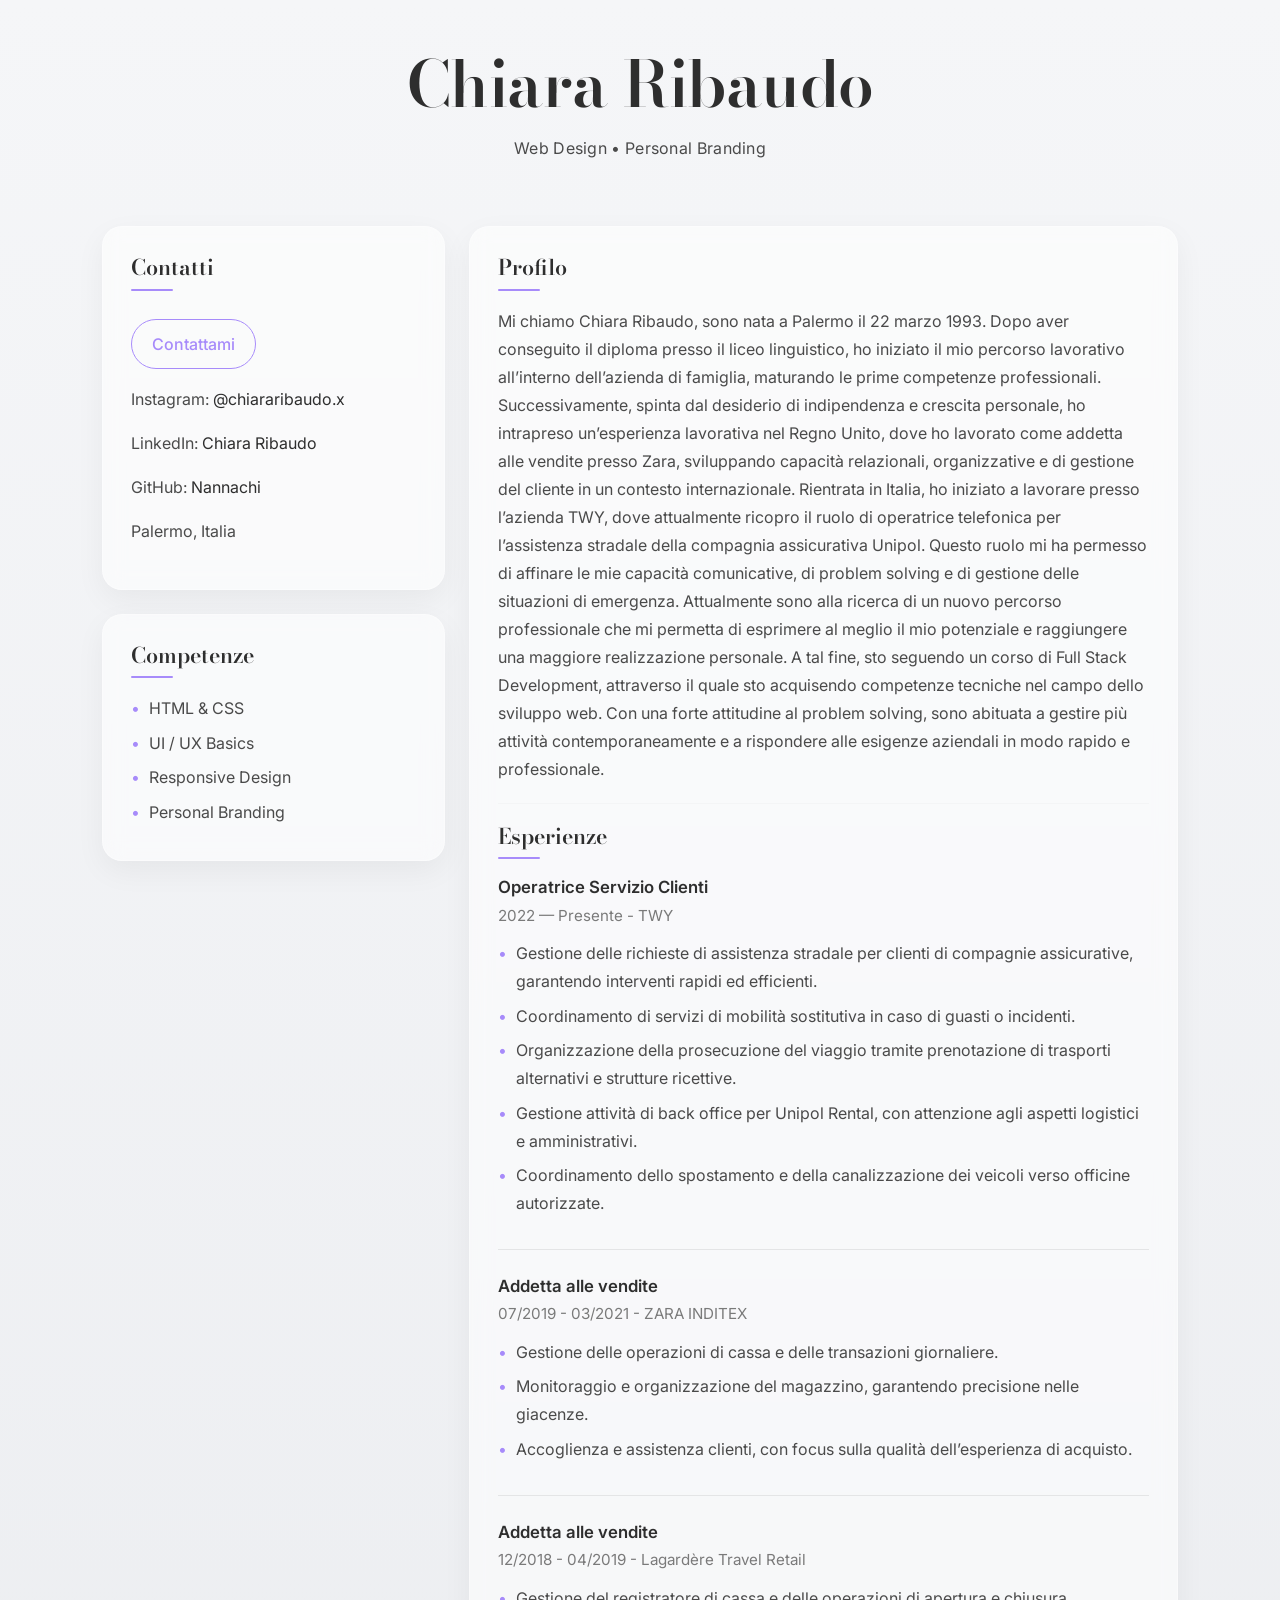
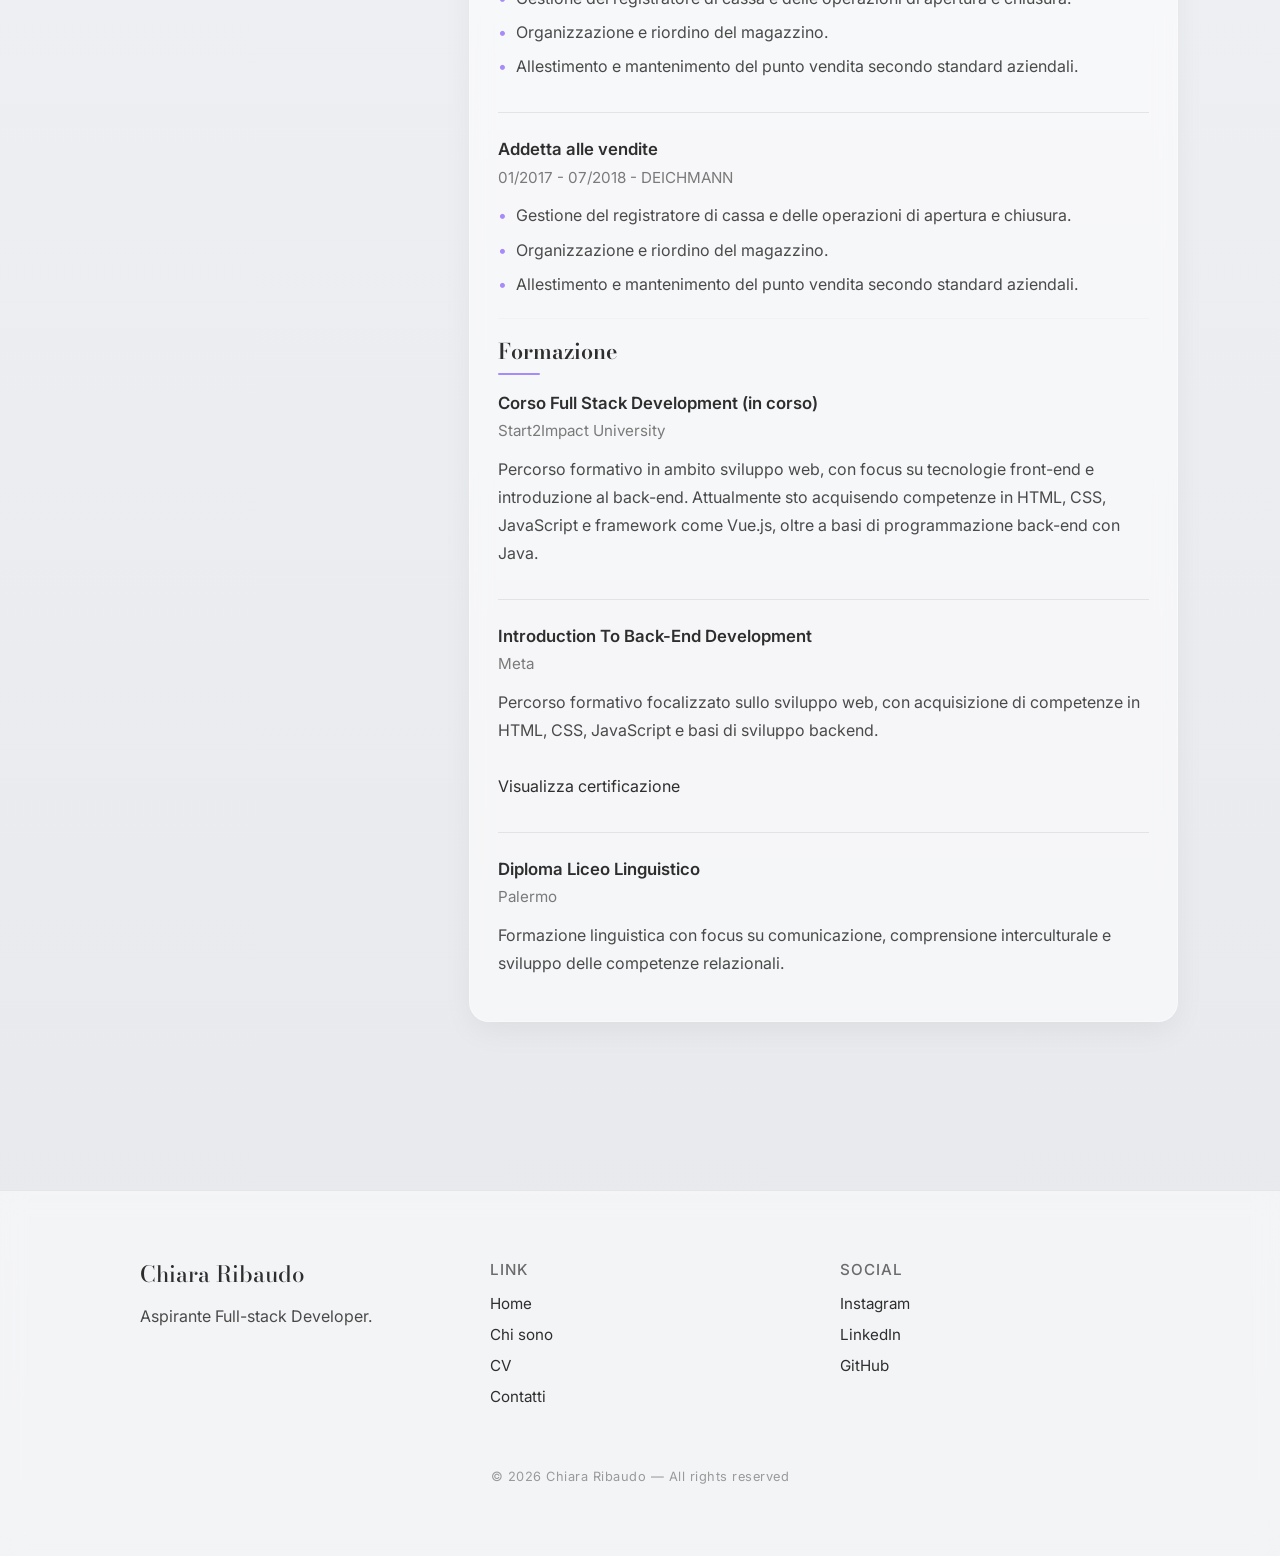
==== commit 98847168: "fix: prevent cv link hover styles from overriding contact button" ====
--- a/CV.html
+++ b/CV.html
@@ -23,7 +23,9 @@
         <div class="cv-block">
           <h2 class="cv-section-title">Contatti</h2>
 
-          <p>Email: tuaemail@example.com</p>
+         <p>
+        <a href="form.html" class="contact-button">Contattami</a>
+        </p>
 
           <p>
             Instagram:
--- a/CSS/style.css
+++ b/CSS/style.css
@@ -423,6 +423,9 @@
 /* =========================
    CV PAGE
 ========================= */
+/* =========================
+   CV PAGE
+========================= */
 .cv-page {
   font-family: "Inter", sans-serif;
   background: linear-gradient(180deg, #F5F6F8, #E6E8EC);
@@ -456,12 +459,12 @@
 .cv-page li + li {
   margin-top: 0.4rem;
 }
-.cv-page a {
+.cv-page a:not(.contact-button) {
   color: #2E2E2E;
   text-decoration: none;
   transition: color 0.2s ease, transform 0.2s ease;
 }
-.cv-page a:hover {
+.cv-page a:not(.contact-button):hover {
   color: #A78BFA;
 }
 
@@ -577,5 +580,25 @@
     top: auto;
   }
 }
+/* =========================
+   PULSANTE CONTATTAMI
+========================= */
+.contact-button {
+  display: inline-block;
+  margin-top: 12px;
+  padding: 10px 20px;
+  border-radius: 999px;
+  background: transparent;
+  border: 1px solid #A78BFA;
+  color: #A78BFA;
+  font-weight: 500;
+  text-decoration: none;
+  transition: all 0.25s ease;
+}
+.contact-button:hover {
+  background: #A78BFA;
+  color: #fff;
+  transform: translateY(-2px);
+}
 
 /*# sourceMappingURL=style.css.map */
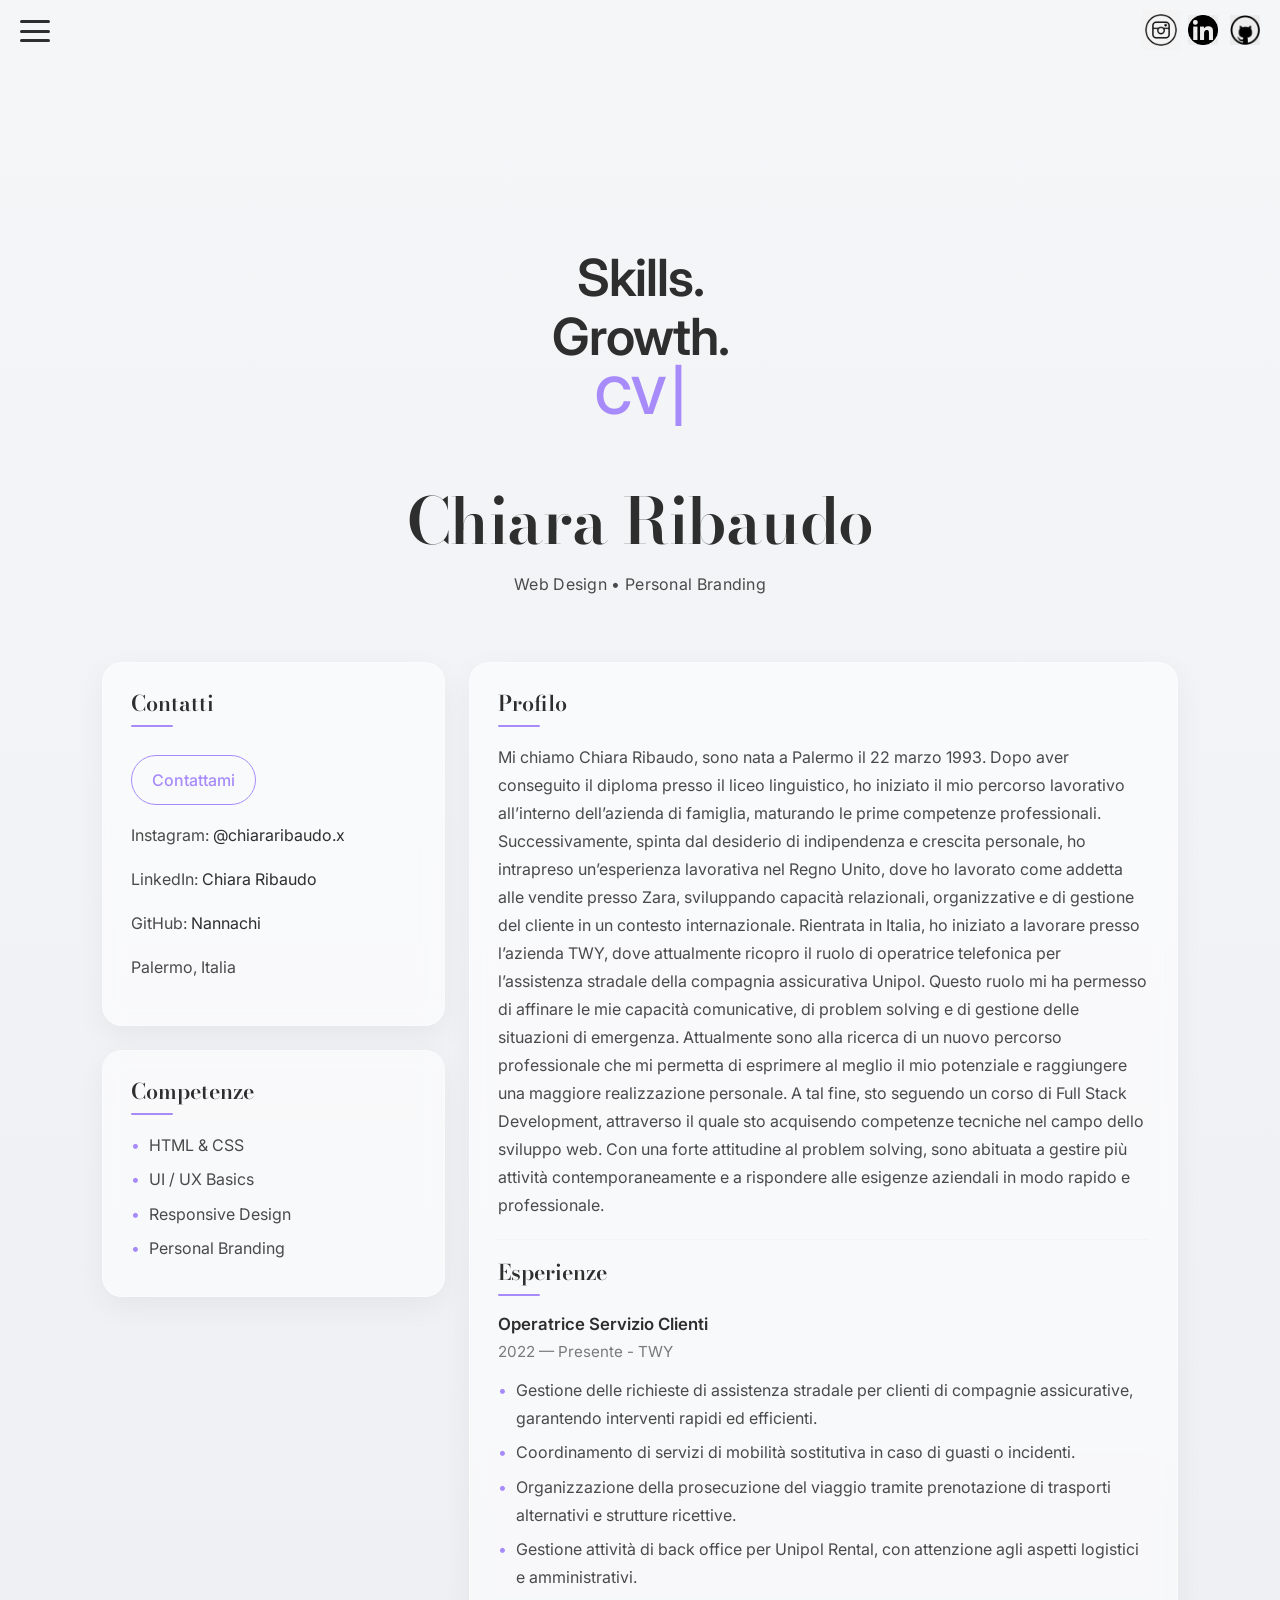
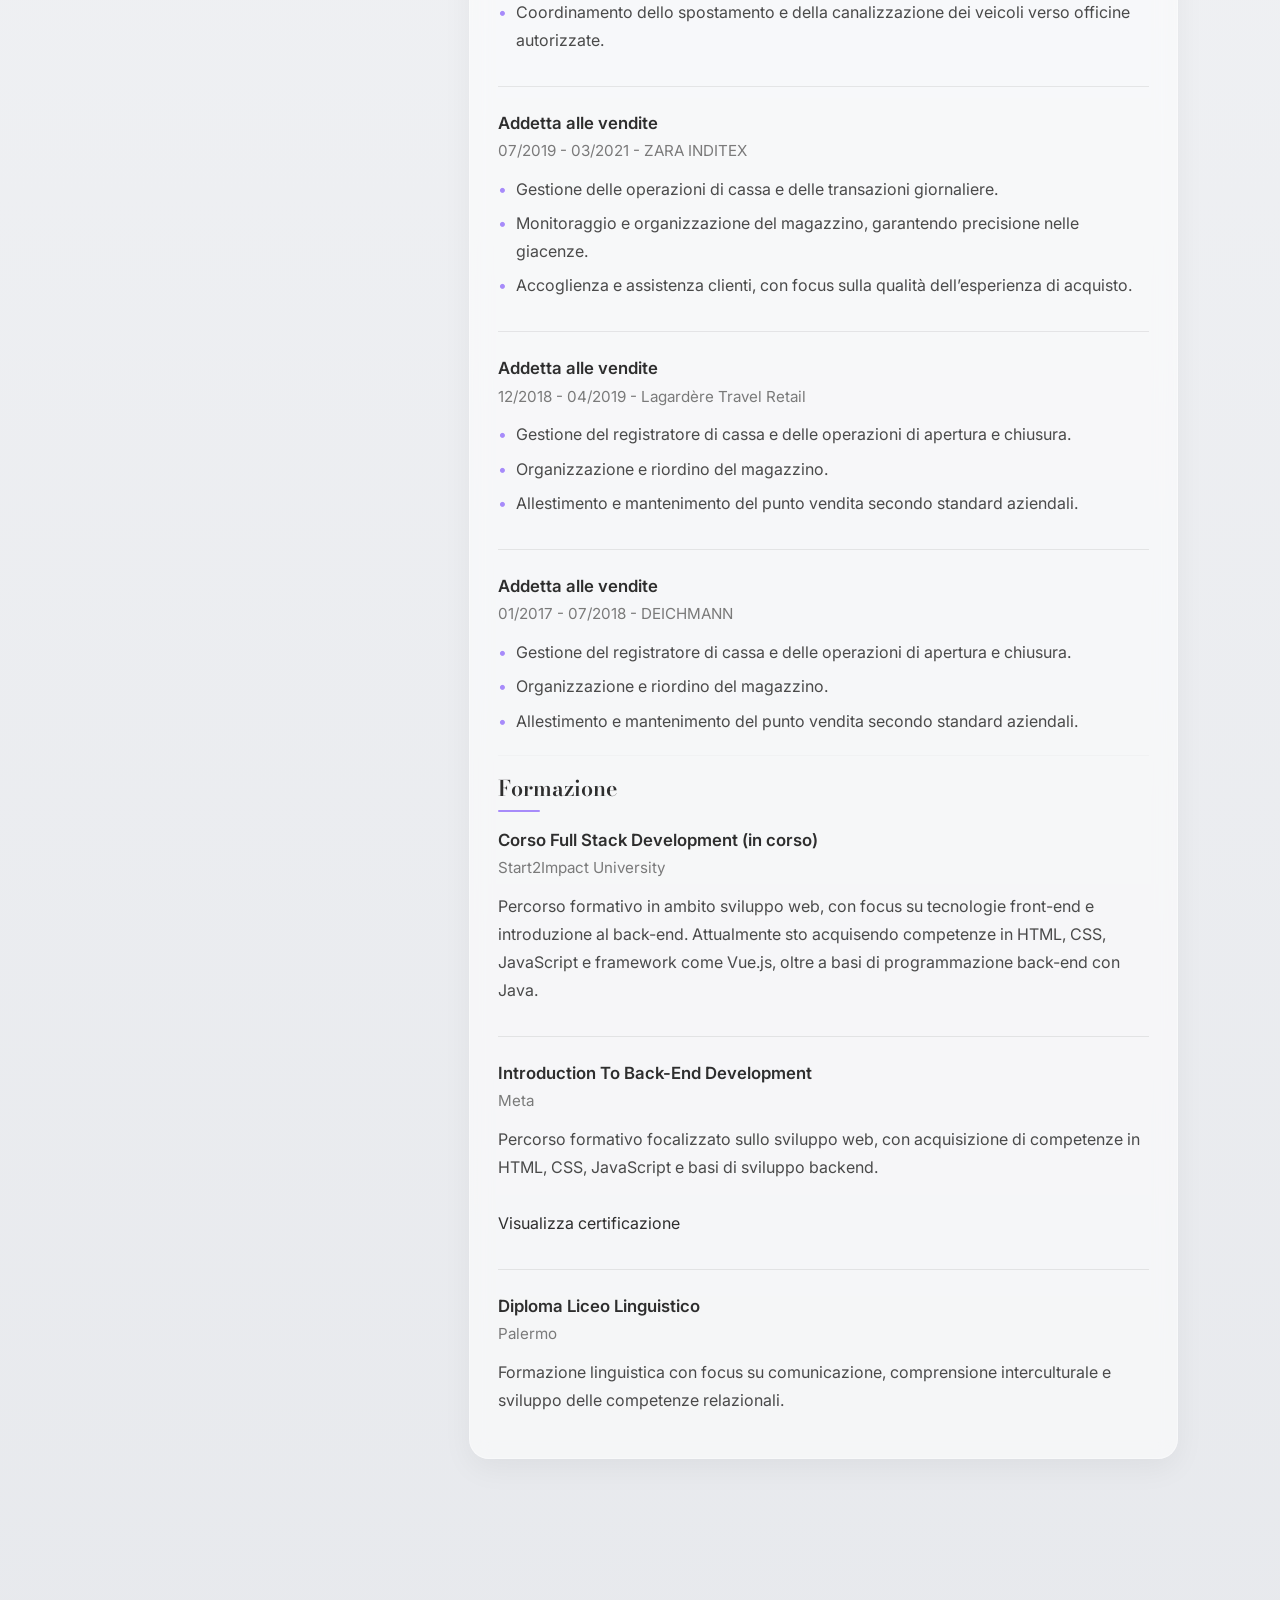
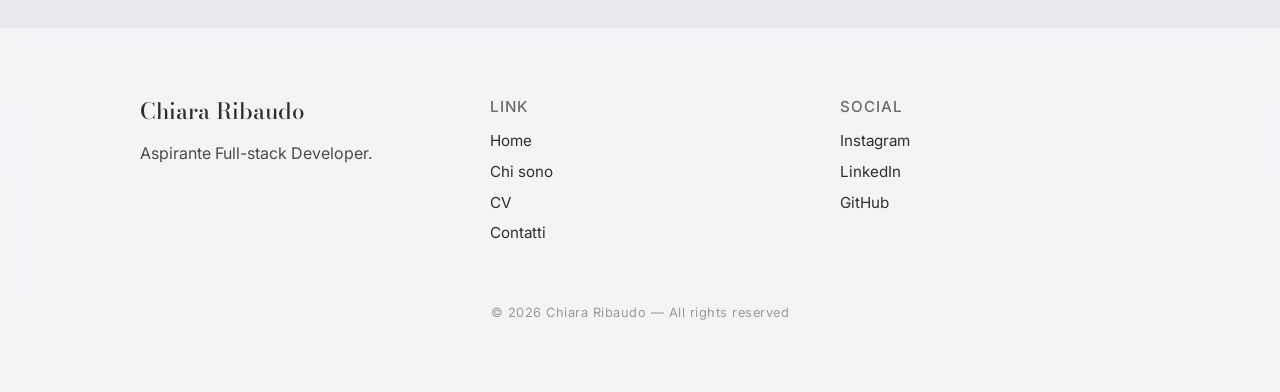
==== commit d72d2f6f: "style: add blinking cursor to CV intro for visual consistency" ====
--- a/CV.html
+++ b/CV.html
@@ -11,8 +11,50 @@
   <title>CV - Chiara</title>
 </head>
 <body class="cv-page">
+<!--MENU-->
+<div class="menu-container">
+  <input type="checkbox" id="menu-toggle">
+
+  <label for="menu-toggle" class="hamburger">
+    <span></span>
+    <span></span>
+    <span></span>
+  </label>
+
+  <div class="dropdown">
+    <a href="index.html">Home</a>
+    <a href="index.html#chi-sono">Chi sono</a>
+    <a href="cv.html">CV</a>
+    <a href="contatti.html">Contatti</a>
+  </div>
+</div>
+
+<div class="top-right">
+  <a href="https://instagram.com/chiararibaudo.x" target="_blank" class="instagram-icon">
+    <img src="IMMAGINI/InstagramIcona.png" alt="Instagram">
+  </a>
+
+  <a href="https://linkedin.com/in/chiara-ribaudo-537130137/" target="_blank" class="linkedin-icon">
+    <img src="IMMAGINI/Icona-linkedin.jpg" alt="LinkedIn">
+  </a>
+
+  <a href="https://github.com/TUOUSERNAME" target="_blank">
+    <img src="IMMAGINI/giticona.jpg" alt="GitHub">
+  </a>
+</div>
 
   <main class="container py-5">
+    <!--INTRO-->
+  <section class="page-intro">
+  <h1>
+    <span class="line">Skills.</span>
+    <span class="line">Growth.</span>
+    <span class="line accent">
+    CV<span class="cursor">|</span>
+    </span>
+  </h1>
+</section>
+    <!--HERO CV-->
     <section class="cv-hero">
       <h1 class="cv-title">Chiara Ribaudo</h1>
       <p class="cv-subtitle">Web Design • Personal Branding</p>
--- a/CSS/style.css
+++ b/CSS/style.css
@@ -601,4 +601,36 @@
   transform: translateY(-2px);
 }
 
+/* =========================
+   PAGE INTRO (CV, CONTATTI, ecc.)
+========================= */
+.page-intro {
+  text-align: center;
+  margin: 200px 0 60px;
+}
+.page-intro h1 {
+  font-size: clamp(2.4rem, 5vw, 3.2rem);
+  font-weight: 600;
+  line-height: 1.15;
+  letter-spacing: -1px;
+}
+.page-intro .line {
+  display: block;
+  opacity: 0;
+  transform: translateY(30px);
+  animation: revealText 1.4s cubic-bezier(0.22, 1, 0.36, 1) forwards;
+}
+.page-intro .line:nth-child(1) {
+  animation-delay: 0.3s;
+}
+.page-intro .line:nth-child(2) {
+  animation-delay: 0.6s;
+}
+.page-intro .line:nth-child(3) {
+  animation-delay: 0.9s;
+}
+.page-intro .accent {
+  color: #A78BFA;
+}
+
 /*# sourceMappingURL=style.css.map */
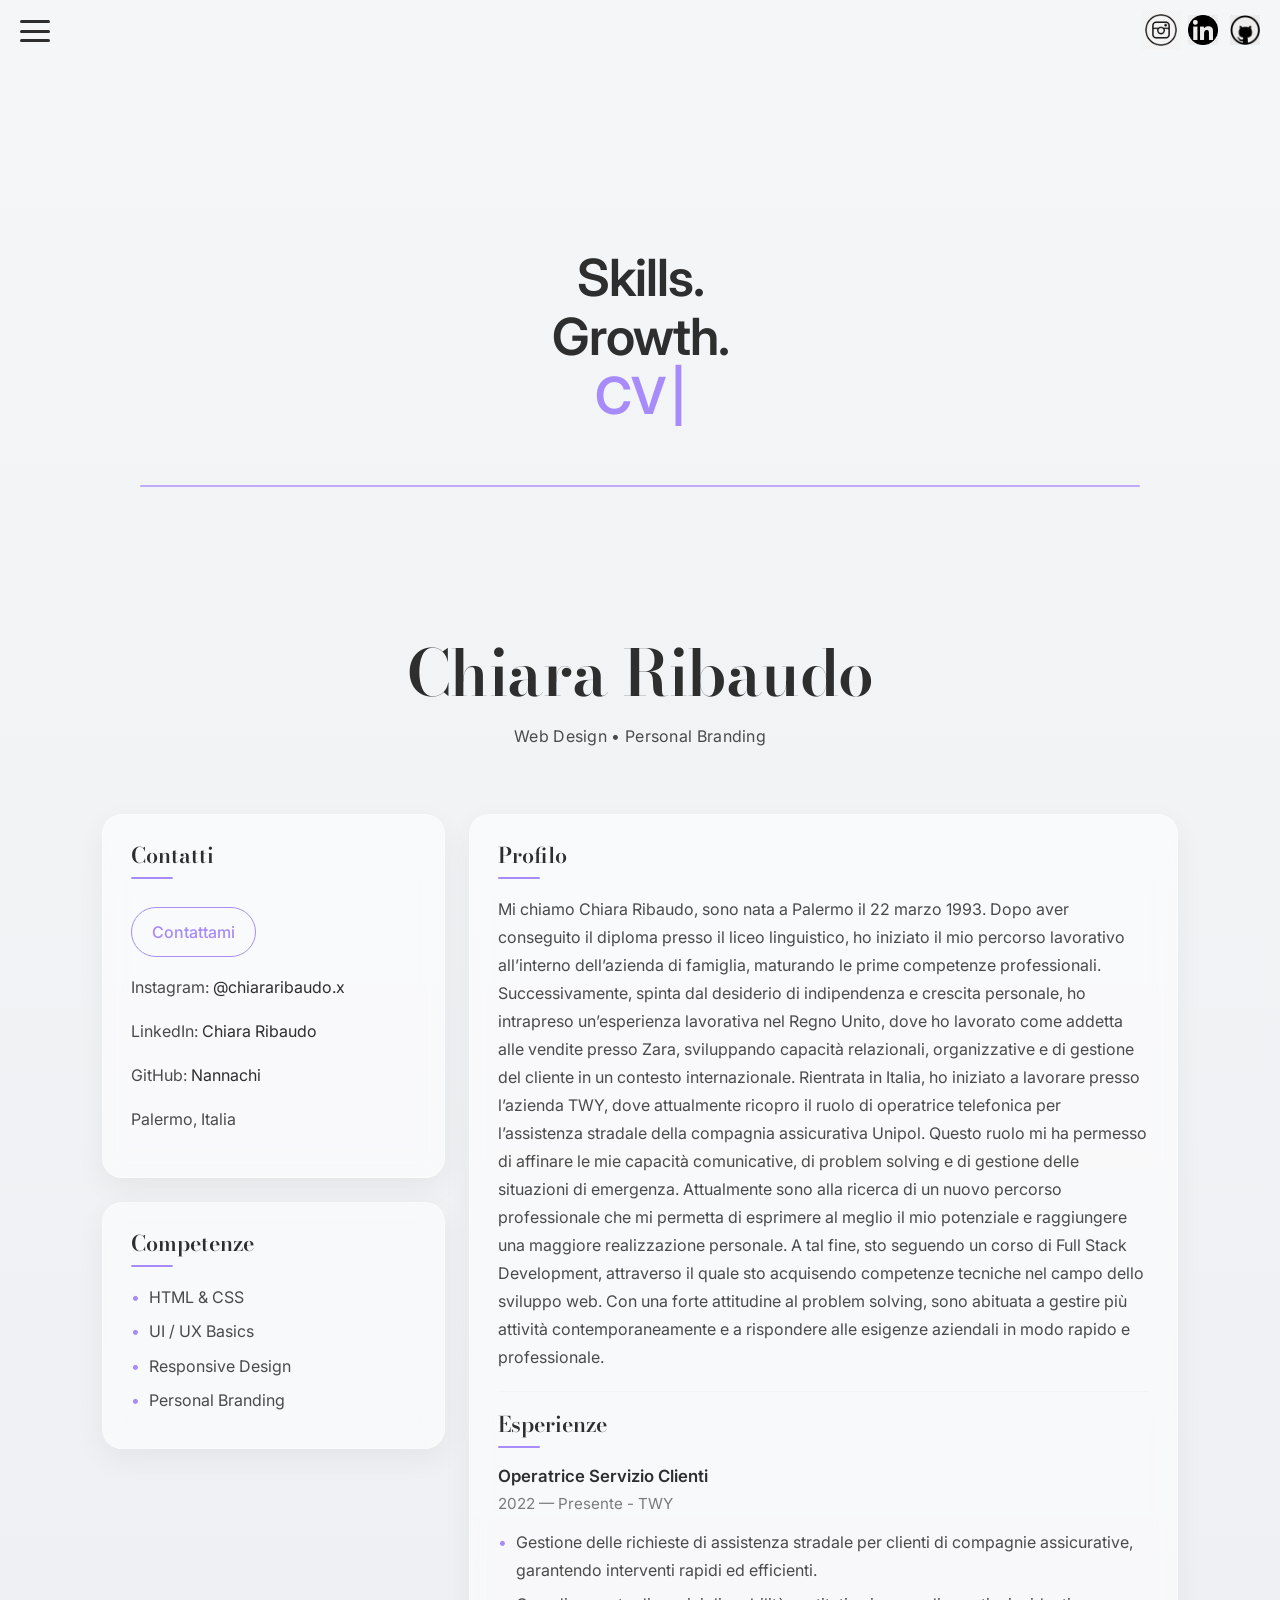
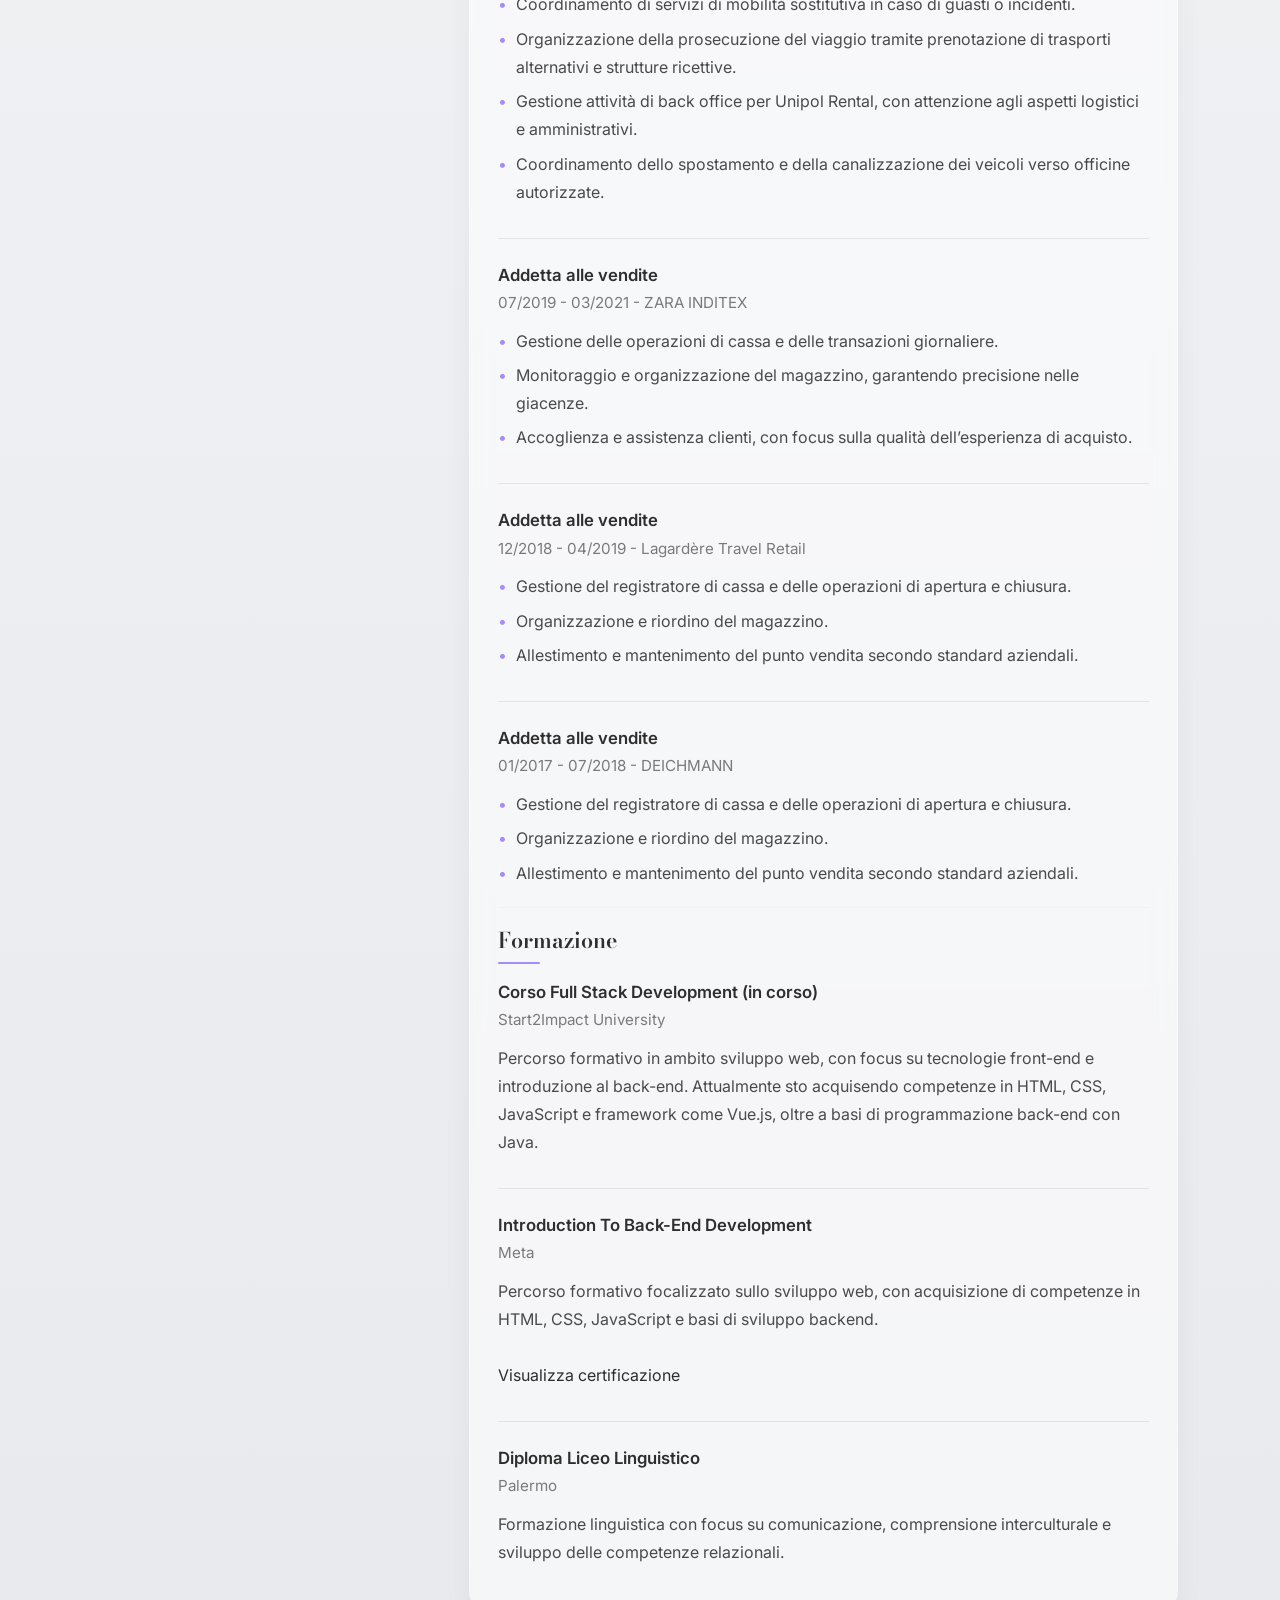
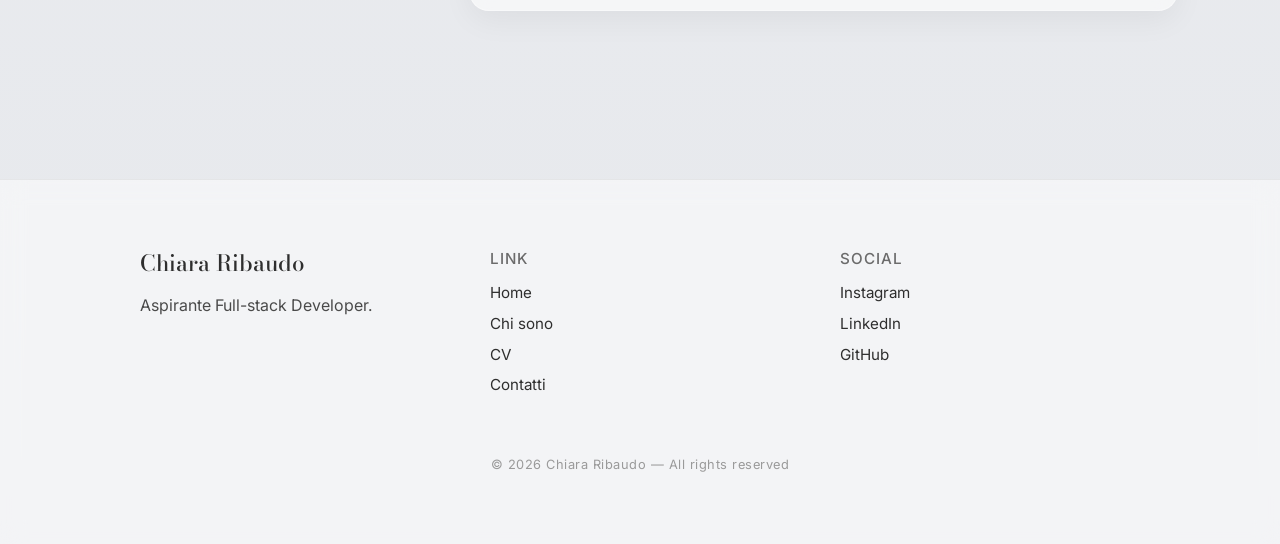
==== commit 02f43ceb: "feat: add animated expanding divider to cv intro" ====
--- a/CV.html
+++ b/CV.html
@@ -54,6 +54,8 @@
     </span>
   </h1>
 </section>
+<!--DIVIDER-->
+<div class="intro-divider"></div>
     <!--HERO CV-->
     <section class="cv-hero">
       <h1 class="cv-title">Chiara Ribaudo</h1>
--- a/CSS/style.css
+++ b/CSS/style.css
@@ -423,9 +423,6 @@
 /* =========================
    CV PAGE
 ========================= */
-/* =========================
-   CV PAGE
-========================= */
 .cv-page {
   font-family: "Inter", sans-serif;
   background: linear-gradient(180deg, #F5F6F8, #E6E8EC);
@@ -471,6 +468,7 @@
 .cv-hero {
   text-align: center;
   margin-bottom: 4rem;
+  margin-top: 150px;
 }
 
 .cv-title {
@@ -633,4 +631,27 @@
   color: #A78BFA;
 }
 
+/* =========================
+   INTRO DIVIDER
+*/
+.intro-divider {
+  height: 2px;
+  width: 0;
+  margin: 30px auto 50px;
+  background: #A78BFA;
+  border-radius: 999px;
+  opacity: 0.7;
+  animation: growLine 1.2s ease forwards;
+  animation-delay: 1s;
+}
+
+@keyframes growLine {
+  from {
+    width: 0;
+  }
+  to {
+    width: 1000px;
+  }
+}
+
 /*# sourceMappingURL=style.css.map */
